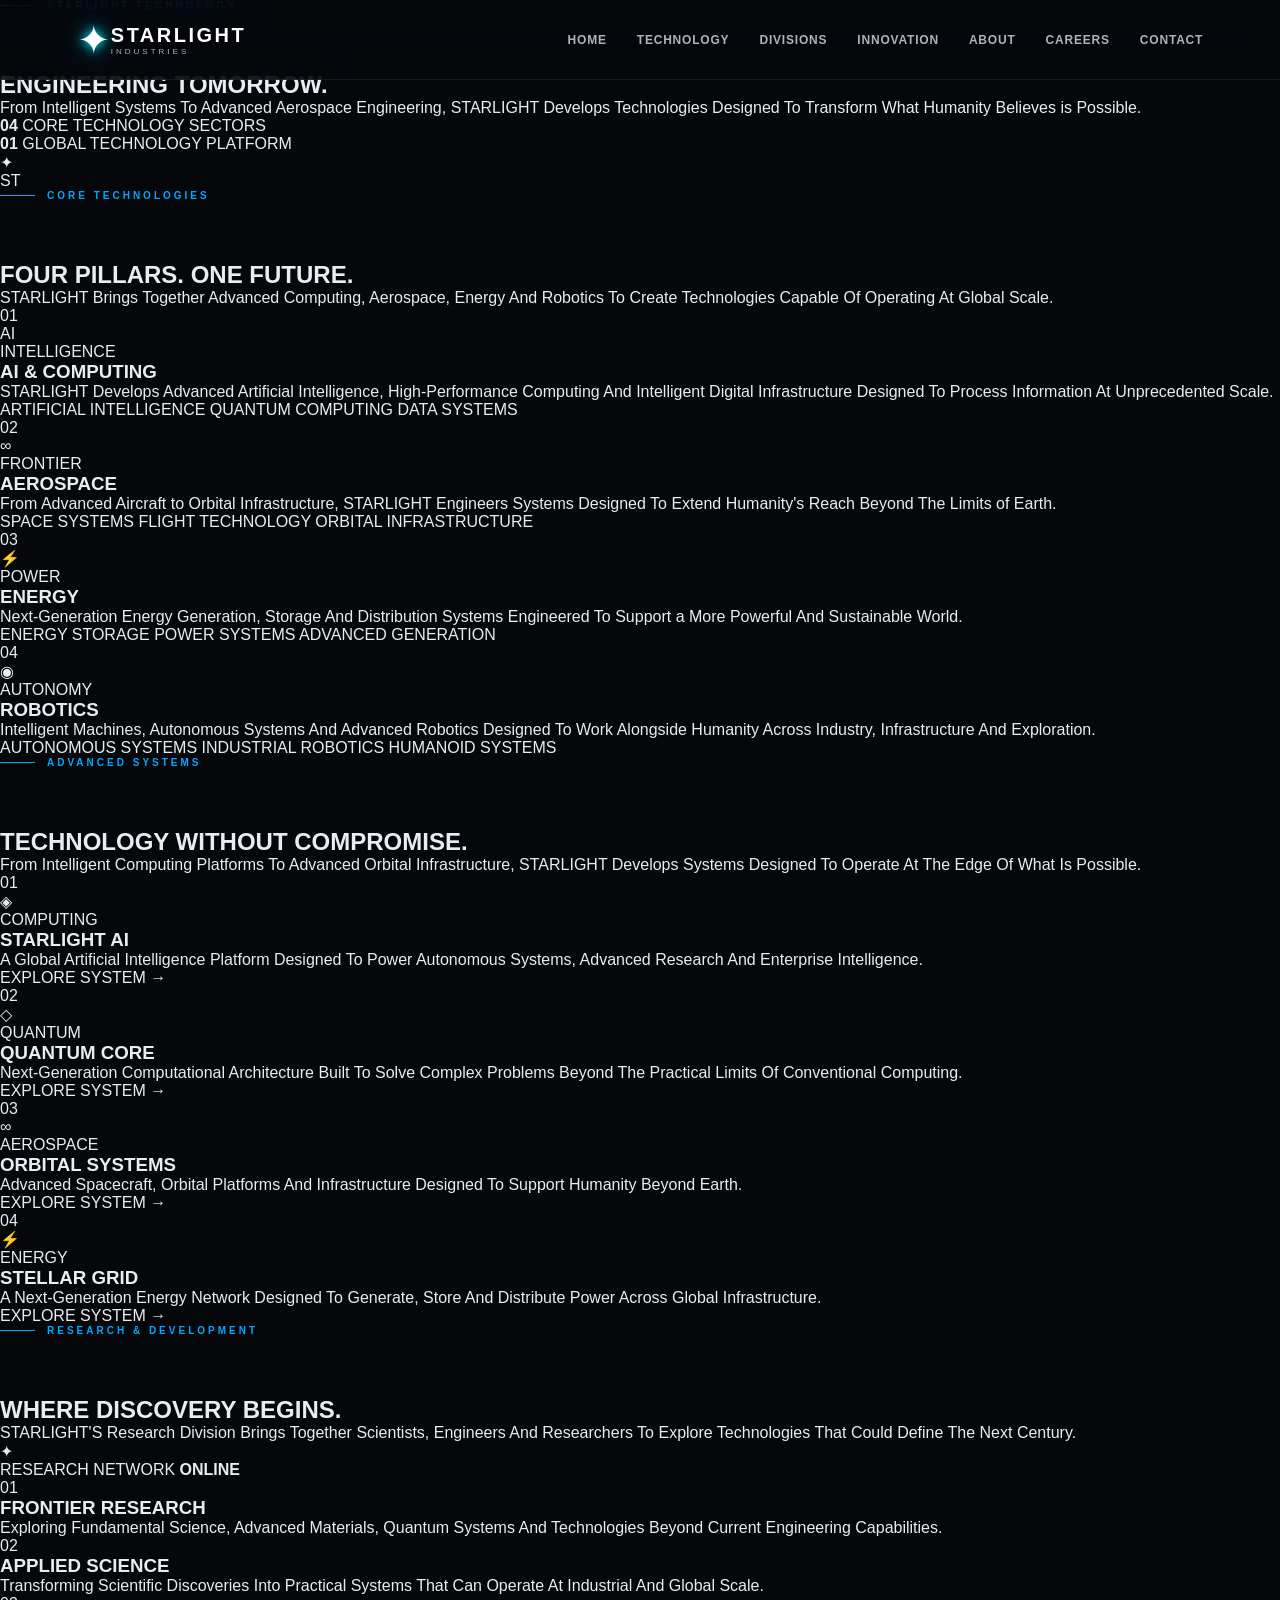
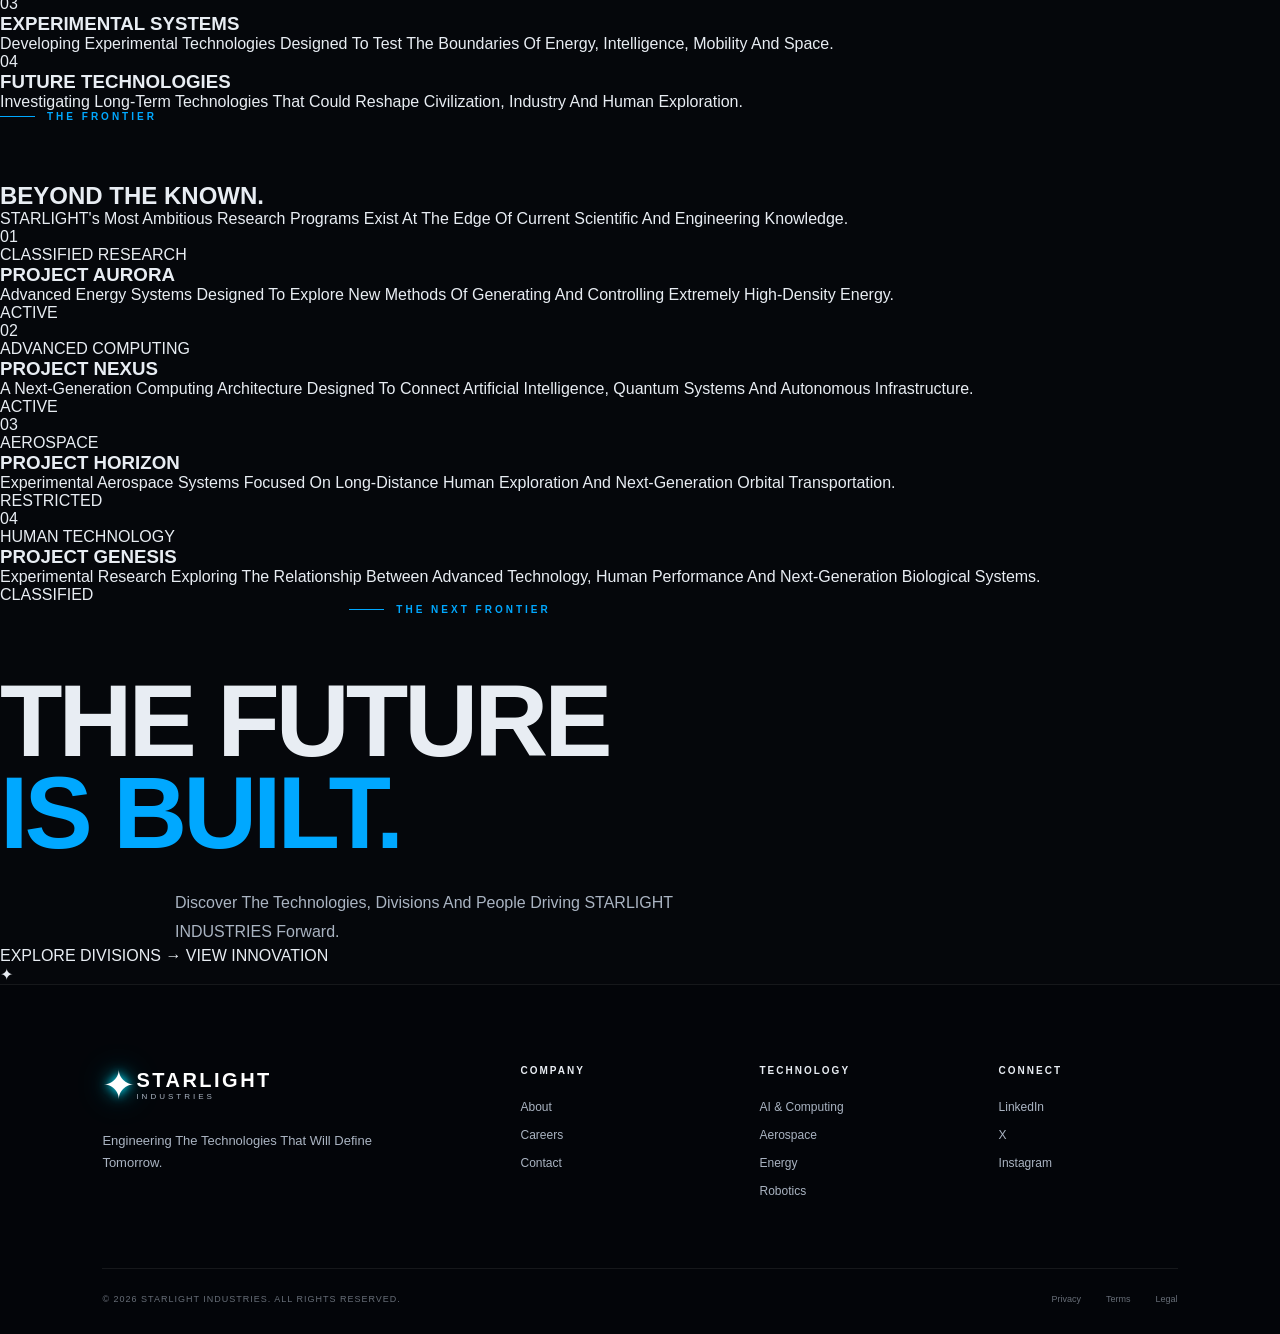
==== technology.html @ 90bed639 "Add files via upload Tech Conglomorate" ====
<!DOCTYPE html>
<html lang="en">

<head>

    <meta charset="UTF-8">

    <meta
        name="viewport"
        content="width=device-width, initial-scale=1.0"
    >

    <title>Technology | STARLIGHT INDUSTRIES</title>

    <link
        rel="stylesheet"
        href="CSS/Style.css"
    >

    <link
        rel="stylesheet"
        href="CSS/Technology.css"
    >

</head>


<body>

    <!-- ============================= -->
    <!-- NAVIGATION -->
    <!-- ============================= -->

    <header class="navbar">

        <a href="index.html" class="logo">

            <span>✦</span>

            <div>

                <strong>STARLIGHT</strong>

                <small>INDUSTRIES</small>

            </div>

        </a>


        <nav>

            <a href="index.html">HOME</a>

            <a href="technology.html" class="active">
                TECHNOLOGY
            </a>

            <a href="divisions.html">
                DIVISIONS
            </a>

            <a href="innovation.html">
                INNOVATION
            </a>

            <a href="about.html">
                ABOUT
            </a>

            <a href="careers.html">
                CAREERS
            </a>

            <a href="contact.html">
                CONTACT
            </a>

        </nav>

    </header>


    <!-- ============================= -->
    <!-- TECHNOLOGY HERO -->
    <!-- ============================= -->

    <main>

        <section class="technology-hero">

            <div class="technology-hero-grid"></div>

            <div class="technology-hero-glow"></div>


            <div class="technology-hero-content">

                <div class="overview-label">

                    <span></span>

                    STARLIGHT TECHNOLOGY

                </div>


                <h1>

                    ENGINEERING

                    <span>TOMORROW.</span>

                </h1>


                <p>

                    From Intelligent Systems To Advanced
                    Aerospace Engineering, STARLIGHT Develops
                    Technologies Designed To Transform What
                    Humanity Believes is Possible.

                </p>


                <div class="technology-hero-meta">

                    <div>

                        <strong>04</strong>

                        <span>
                            CORE TECHNOLOGY SECTORS
                        </span>

                    </div>


                    <div>

                        <strong>01</strong>

                        <span>
                            GLOBAL TECHNOLOGY PLATFORM
                        </span>

                    </div>

                </div>

            </div>


            <div class="technology-hero-mark">

                <span>✦</span>

                <p>ST</p>

            </div>

        </section>


        <!-- ============================= -->
<!-- FOUR TECHNOLOGY PILLARS -->
<!-- ============================= -->

<section class="technology-pillars">

    <div class="pillars-header">

        <div class="overview-label">
            <span></span>
            CORE TECHNOLOGIES
        </div>

        <h2>
            FOUR PILLARS.
            <span>ONE FUTURE.</span>
        </h2>

        <p>
            STARLIGHT Brings Together Advanced Computing,
            Aerospace, Energy And Robotics To Create
            Technologies Capable Of Operating At Global Scale.
        </p>

    </div>


    <div class="pillar-list">

        <!-- AI & COMPUTING -->

        <article class="pillar">
            <div class="pillar-number">
                01
            </div>

            <div class="pillar-visual">

                <div class="pillar-core">
                    AI
                </div>

            </div>

            <div class="pillar-content">

                <div class="pillar-label">
                    INTELLIGENCE
                </div>

                <h3>
                    AI & COMPUTING
                </h3>

                <p>
                    STARLIGHT Develops Advanced Artificial
                    Intelligence, High-Performance Computing
                    And Intelligent Digital Infrastructure
                    Designed To Process Information At
                    Unprecedented Scale.
                </p>

                <div class="pillar-tags">

                    <span>ARTIFICIAL INTELLIGENCE</span>
                    <span>QUANTUM COMPUTING</span>
                    <span>DATA SYSTEMS</span>

                </div>

            </div>

        </article>


        <!-- AEROSPACE -->

        <article class="pillar">
            <div class="pillar-number">
                02
            </div>

            <div class="pillar-visual">

                <div class="pillar-core">
                    ∞
                </div>

            </div>

            <div class="pillar-content">

                <div class="pillar-label">
                    FRONTIER
                </div>

                <h3>
                    AEROSPACE
                </h3>

                <p>
                    From Advanced Aircraft to Orbital
                    Infrastructure, STARLIGHT Engineers
                    Systems Designed To Extend Humanity's
                    Reach Beyond The Limits of Earth.
                </p>

                <div class="pillar-tags">

                    <span>SPACE SYSTEMS</span>
                    <span>FLIGHT TECHNOLOGY</span>
                    <span>ORBITAL INFRASTRUCTURE</span>

                </div>

            </div>

        </article>


        <!-- ENERGY -->

        <article class="pillar">
            <div class="pillar-number">
                03
            </div>

            <div class="pillar-visual">

                <div class="pillar-core">
                    ⚡
                </div>

            </div>

            <div class="pillar-content">

                <div class="pillar-label">
                    POWER
                </div>

                <h3>
                    ENERGY
                </h3>

                <p>
                    Next-Generation Energy Generation,
                    Storage And Distribution Systems
                    Engineered To Support a More Powerful
                    And Sustainable World.
                </p>

                <div class="pillar-tags">

                    <span>ENERGY STORAGE</span>
                    <span>POWER SYSTEMS</span>
                    <span>ADVANCED GENERATION</span>

                </div>

            </div>

        </article>


        <!-- ROBOTICS -->

        <article class="pillar">

            <div class="pillar-number">
                04
            </div>

            <div class="pillar-visual">
                <div class="pillar-core">
                    ◉
                </div>

            </div>

            <div class="pillar-content">

                <div class="pillar-label">
                    AUTONOMY
                </div>

                <h3>
                    ROBOTICS
                </h3>

                <p>
                    Intelligent Machines, Autonomous Systems
                    And Advanced Robotics Designed To Work
                    Alongside Humanity Across Industry,
                    Infrastructure And Exploration.
                </p>

                <div class="pillar-tags">

                    <span>AUTONOMOUS SYSTEMS</span>
                    <span>INDUSTRIAL ROBOTICS</span>
                    <span>HUMANOID SYSTEMS</span>

                </div>

            </div>

        </article>

    </div>

</section>

            <!-- ============================= -->
<!-- ADVANCED SYSTEMS -->
<!-- ============================= -->

<section class="advanced-systems">

    <div class="systems-header">

        <div class="overview-label">
            <span></span>
            ADVANCED SYSTEMS
        </div>

        <h2>
            TECHNOLOGY
            <span>WITHOUT COMPROMISE.</span>
        </h2>

        <p>
            From Intelligent Computing Platforms To Advanced
            Orbital Infrastructure, STARLIGHT Develops Systems
            Designed To Operate At The Edge Of What Is Possible.
        </p>

    </div>


    <div class="systems-grid">

        <!-- SYSTEM 01 -->

        <article class="system-card">

            <span class="system-number">
                01
            </span>

            <div class="system-symbol">
                ◈
            </div>

            <div class="system-content">

                <span class="system-category">
                    COMPUTING
                </span>

                <h3>
                    STARLIGHT AI
                </h3>

                <p>
                    A Global Artificial Intelligence Platform
                    Designed To Power Autonomous Systems,
                    Advanced Research And Enterprise Intelligence.
                </p>

                <a href="#">
                    EXPLORE SYSTEM
                    <span>→</span>
                </a>

            </div>

        </article>


        <!-- SYSTEM 02 -->

        <article class="system-card">

            <span class="system-number">
                02
            </span>

            <div class="system-symbol">
                ◇
            </div>

            <div class="system-content">

                <span class="system-category">
                    QUANTUM
                </span>

                <h3>
                    QUANTUM CORE
                </h3>

                <p>
                    Next-Generation Computational Architecture
                    Built To Solve Complex Problems Beyond The
                    Practical Limits Of Conventional Computing.
                </p>

                <a href="#">
                    EXPLORE SYSTEM
                    <span>→</span>
                </a>

            </div>

        </article>


        <!-- SYSTEM 03 -->

        <article class="system-card">

            <span class="system-number">
                03
            </span>

            <div class="system-symbol">
                ∞
            </div>

            <div class="system-content">

                <span class="system-category">
                    AEROSPACE
                </span>

                <h3>
                    ORBITAL SYSTEMS
                </h3>

                <p>
                    Advanced Spacecraft, Orbital Platforms And
                    Infrastructure Designed To Support Humanity
                    Beyond Earth.
                </p>

                <a href="#">
                    EXPLORE SYSTEM
                    <span>→</span>
                </a>

            </div>

        </article>


        <!-- SYSTEM 04 -->

        <article class="system-card">

            <span class="system-number">
                04
            </span>

            <div class="system-symbol">
                ⚡
            </div>

            <div class="system-content">

                <span class="system-category">
                    ENERGY
                </span>

                <h3>
                    STELLAR GRID
                </h3>

                <p>
                    A Next-Generation Energy Network Designed
                    To Generate, Store And Distribute Power
                    Across Global Infrastructure.
                </p>

                <a href="#">
                    EXPLORE SYSTEM
                    <span>→</span>
                </a>

            </div>

        </article>

    </div>

</section>

           <!-- ============================= -->
<!-- RESEARCH & DEVELOPMENT -->
<!-- ============================= -->

<section class="research">

    <div class="research-header">

        <div class="overview-label">
            <span></span>
            RESEARCH & DEVELOPMENT
        </div>

        <h2>
            WHERE
            <span>DISCOVERY BEGINS.</span>
        </h2>

        <p>
            STARLIGHT'S Research Division Brings Together
            Scientists, Engineers And Researchers To Explore
            Technologies That Could Define The Next Century.
        </p>

    </div>


    <div class="research-layout">

        <div class="research-main">

            <div class="research-orbit">

                <div class="research-ring ring-one"></div>

                <div class="research-ring ring-two"></div>

                <div class="research-ring ring-three"></div>

                <div class="research-core">
                    ✦
                </div>

            </div>


            <div class="research-status">

                <span class="status-dot"></span>

                RESEARCH NETWORK
                <strong>ONLINE</strong>

            </div>

        </div>


        <div class="research-information">

            <div class="research-item">

                <span>01</span>

                <div>

                    <h3>
                        FRONTIER RESEARCH
                    </h3>

                    <p>
                        Exploring Fundamental Science, Advanced
                        Materials, Quantum Systems And Technologies
                        Beyond Current Engineering Capabilities.
                    </p>

                </div>

            </div>


            <div class="research-item">

                <span>02</span>

                <div>

                    <h3>
                        APPLIED SCIENCE
                    </h3>

                    <p>
                        Transforming Scientific Discoveries Into
                        Practical Systems That Can Operate At
                        Industrial And Global Scale.
                    </p>

                </div>

            </div>


            <div class="research-item">

                <span>03</span>

                <div>

                    <h3>
                        EXPERIMENTAL SYSTEMS
                    </h3>

                    <p>
                        Developing Experimental Technologies
                        Designed To Test The Boundaries Of Energy,
                        Intelligence, Mobility And Space.
                    </p>

                </div>

            </div>


            <div class="research-item">

                <span>04</span>

                <div>

                    <h3>
                        FUTURE TECHNOLOGIES
                    </h3>

                    <p>
                        Investigating Long-Term Technologies
                        That Could Reshape Civilization, Industry
                        And Human Exploration.
                    </p>

                </div>

            </div>

        </div>

    </div>

</section>


          <!-- ============================= -->
<!-- THE FRONTIER -->
<!-- ============================= -->

<section class="frontier">

    <div class="frontier-header">

        <div class="overview-label">
            <span></span>
            THE FRONTIER
        </div>

        <h2>
            BEYOND
            <span>THE KNOWN.</span>
        </h2>

        <p>
            STARLIGHT's Most Ambitious Research Programs
            Exist At The Edge Of Current Scientific And
            Engineering Knowledge.
        </p>

    </div>


    <div class="frontier-projects">

        <article class="frontier-project">

            <div class="frontier-project-number">
                01
            </div>

            <div class="frontier-project-info">

                <span>
                    CLASSIFIED RESEARCH
                </span>

                <h3>
                    PROJECT AURORA
                </h3>

                <p>
                    Advanced Energy Systems Designed To Explore
                    New Methods Of Generating And Controlling
                    Extremely High-Density Energy.
                </p>

            </div>

            <div class="frontier-project-status">
                <span></span>
                ACTIVE
            </div>

        </article>


        <article class="frontier-project">

            <div class="frontier-project-number">
                02
            </div>

            <div class="frontier-project-info">

                <span>
                    ADVANCED COMPUTING
                </span>

                <h3>
                    PROJECT NEXUS
                </h3>

                <p>
                    A Next-Generation Computing Architecture
                    Designed To Connect Artificial Intelligence,
                    Quantum Systems And Autonomous Infrastructure.
                </p>

            </div>

            <div class="frontier-project-status">
                <span></span>
                ACTIVE
            </div>

        </article>


        <article class="frontier-project">

            <div class="frontier-project-number">
                03
            </div>

            <div class="frontier-project-info">

                <span>
                    AEROSPACE
                </span>

                <h3>
                    PROJECT HORIZON
                </h3>

                <p>
                    Experimental Aerospace Systems Focused On
                    Long-Distance Human Exploration And
                    Next-Generation Orbital Transportation.
                </p>

            </div>

            <div class="frontier-project-status">
                <span></span>
                RESTRICTED
            </div>

        </article>


        <article class="frontier-project">

            <div class="frontier-project-number">
                04
            </div>

            <div class="frontier-project-info">

                <span>
                    HUMAN TECHNOLOGY
                </span>

                <h3>
                    PROJECT GENESIS
                </h3>

                <p>
                    Experimental Research Exploring The Relationship
                    Between Advanced Technology, Human Performance
                    And Next-Generation Biological Systems.
                </p>

            </div>

            <div class="frontier-project-status">
                <span></span>
                CLASSIFIED
            </div>

        </article>

    </div>

</section>


        <!-- ============================= -->
<!-- TECHNOLOGY CTA -->
<!-- ============================= -->

<section class="technology-cta">

    <div class="cta-line"></div>

    <div class="cta-content">

        <div class="overview-label">
            <span></span>
            THE NEXT FRONTIER
        </div>

        <h2>
            THE FUTURE
            <span>IS BUILT.</span>
        </h2>

        <p>
            Discover The Technologies, Divisions And People
            Driving STARLIGHT INDUSTRIES Forward.
        </p>

        <div class="cta-actions">

            <a href="divisions.html" class="primary-btn">
                EXPLORE DIVISIONS
                <span>→</span>
            </a>

            <a href="innovation.html" class="secondary-btn">
                VIEW INNOVATION
            </a>

        </div>

    </div>

    <div class="cta-mark">
        ✦
    </div>

</section>


        <!-- More sections will be added here -->

    </main>


    <!-- ============================= -->
    <!-- FOOTER -->
    <!-- ============================= -->

    <footer class="footer">

        <div class="footer-main">

            <div class="footer-brand">

                <a href="index.html" class="logo">

                    <span>✦</span>

                    <div>

                        <strong>STARLIGHT</strong>

                        <small>INDUSTRIES</small>

                    </div>

                </a>


                <p>
                    Engineering The Technologies That Will
                    Define Tomorrow.
                </p>

            </div>


            <div class="footer-column">

                <h4>COMPANY</h4>

                <a href="about.html">About</a>

                <a href="careers.html">Careers</a>

                <a href="contact.html">Contact</a>

            </div>


            <div class="footer-column">

                <h4>TECHNOLOGY</h4>

                <a href="technology.html">
                    AI & Computing
                </a>

                <a href="technology.html">
                    Aerospace
                </a>

                <a href="technology.html">
                    Energy
                </a>

                <a href="technology.html">
                    Robotics
                </a>

            </div>


            <div class="footer-column">

                <h4>CONNECT</h4>

                <a href="#">LinkedIn</a>

                <a href="#">X</a>

                <a href="#">Instagram</a>

            </div>

        </div>


        <div class="footer-bottom">

            <p>
                © 2026 STARLIGHT INDUSTRIES.
                ALL RIGHTS RESERVED.
            </p>

            <div>

                <a href="#">Privacy</a>

                <a href="#">Terms</a>

                <a href="#">Legal</a>

            </div>

        </div>

    </footer>


    <script src="JS/script.js"></script>

</body>

</html>
---- CSS/Style.css ----
/* ============================= */
/* STARLIGHT INDUSTRIES */
/* GLOBAL STYLES */
/* ============================= */

:root {

    --void-black: #05070B;

    --midnight-navy: #0A1220;

    --deep-space: #101C32;

    --electric-blue: #00A8FF;

    --starlight-cyan: #00E5FF;

    --silver-white: #E8EDF3;

    --soft-silver: #AAB4C2;

    --violet: #7C5CFF;

}


* {
    margin: 0;
    padding: 0;
    box-sizing: border-box;
}


html {
    scroll-behavior: smooth;
}


body {

    font-family: 'Inter', sans-serif;

    background: var(--void-black);

    color: var(--silver-white);

    min-height: 100vh;

}


a {
    text-decoration: none;

    color: inherit;
}


/* ============================= */
/* NAVBAR */
/* ============================= */

.navbar {

    width: 100%;

    height: 80px;

    padding: 0 6%;

    display: flex;

    align-items: center;

    justify-content: space-between;

    position: fixed;

    top: 0;

    left: 0;

    z-index: 1000;

    background: rgba(5, 7, 11, 0.82);

    backdrop-filter: blur(18px);

    border-bottom: 1px solid rgba(232, 237, 243, 0.08);

}


/* LOGO */

.logo {
    transition: 0.3s ease;
    display: flex;
    align-items: center;
    gap: ;
}

.logo:hover > span {
    text-shadow:
         0 0 10px rgba(255, 255, 255, 1),
         0 0 25px rgba(255, 255, 255, 0.85),
         0 0 50px rgba(232, 237, 243, 0.6);

}

.logo:hover {
    transform: translateY(-1px);
}

.logo > span {

    flex-shrink: 0;

    color: #FFFFFF;

    font-size: 40px;

    line-height: 1;

    text-shadow:
        0 0 8px rgba(0, 229, 255, 0.95),
        0 0 18px rgba(0, 229, 255, 0.7),
        0 0 35px rgba(0, 229, 255, 0.45);

}


.logo strong {

    display: block;

    font-family: 'Space Grotesk', sans-serif;

    font-size: 20px;

    letter-spacing: 2.5px;

    color: #FFFFFF;

}

.logo > div {

    display: flex;

    flex-direction: column;

}


.logo small {

    color: var(--soft-silver);

    font-size: 8px;

    letter-spacing: 3px;

}


/* NAVIGATION */

.navbar nav {

    display: flex;

    gap: 30px;

}


.navbar nav a {

    color: var(--soft-silver);

    font-size: 12px;

    font-weight: 600;

    letter-spacing: 0.8px;

    text-transform: uppercase;

    transition: 0.3s ease;

}


.navbar nav a:hover {

    color: var(--silver-white);

}


/* NAV BUTTON */

.nav-button {

    padding: 11px 22px;

    border: 1px solid var(--electric-blue);

    color: var(--silver-white);

    font-size: 11px;

    font-weight: 700;

    letter-spacing: 1px;

    text-transform: uppercase;

    transition: 0.3s ease;

}


.nav-button:hover {

    background: var(--electric-blue);

    color: var(--void-black);

}


/* ============================= */
/* HERO */
/* ============================= */

.hero {

    min-height: 100vh;

    display: flex;

    align-items: center;

    padding: 120px 8% 80px;

    position: relative;

    overflow: hidden;

    background:

    linear-gradient(
        rgba(5, 7, 11, 0.48),
        rgba(5, 7, 11, 0.48)
    ),

    url("../STAR_IMG/STARLIGHT.png");

background-size: cover;

background-position: center;

background-repeat: no-repeat;

}


.hero::before {

    content: "";

    position: absolute;

    width: 600px;

    height: 600px;

    border-radius: 50%;

    background: rgba(0, 229, 255, 0.04);

    filter: blur(80px);

    right: -200px;

    top: 20%;

}


.hero-content {

    max-width: 850px;

    position: relative;

    z-index: 2;

}


.eyebrow {

    color: var(--electric-blue);

    font-size: 11px;

    font-weight: 700;

    letter-spacing: 3px;

    margin-bottom: 25px;

}


.hero h1 {

    font-family: 'Space Grotesk', sans-serif;

    font-size: clamp(60px, 8vw, 120px);

    line-height: 0.9;

    letter-spacing: -4px;

    font-weight: 700;

}


.hero h1 span {

    color: var(--silver-white);

}


.hero-description {

    max-width: 550px;

    margin-top: 35px;

    color: var(--soft-silver);

    font-size: 17px;

    line-height: 1.7;

}


/* ============================= */
/* BUTTONS */
/* ============================= */

.hero-buttons {

    display: flex;

    gap: 15px;

    margin-top: 40px;

}


.btn-primary,
.btn-secondary {

    padding: 15px 28px;

    font-size: 11px;

    font-weight: 700;

    letter-spacing: 1px;

    text-transform: uppercase;

    transition: 0.3s ease;

}


.btn-primary {

    background: var(--electric-blue);

    color: var(--void-black);

}


.btn-primary:hover {

    background: var(--starlight-cyan);

    transform: translateY(-3px);

}


.btn-secondary {

    border: 1px solid rgba(232, 237, 243, 0.4);

    color: var(--silver-white);

}


.btn-secondary:hover {

    border-color: var(--electric-blue);

    color: var(--electric-blue);

    transform: translateY(-3px);

}

/* ============================= */
/* STARLIGHT OVERVIEW */
/* ============================= */

.overview {

    padding: 150px 8%;

    background: var(--midnight-navy);

    border-top: 1px solid rgba(232, 237, 243, 0.06);

}


.overview-label {

    display: flex;

    align-items: center;

    gap: 12px;

    color: var(--electric-blue);

    font-size: 10px;

    font-weight: 700;

    letter-spacing: 3px;

    margin-bottom: 60px;

}


.overview-label span {

    width: 35px;

    height: 1px;

    background: var(--electric-blue);

}


.overview-content {

    display: grid;

    grid-template-columns: 1.1fr 0.9fr;

    gap: 100px;

    align-items: start;

}


.overview h2 {

    font-family: 'Space Grotesk', sans-serif;

    font-size: clamp(45px, 6vw, 85px);

    line-height: 0.95;

    letter-spacing: -3px;

}


.overview h2 span {

    display: block;

    color: var(--electric-blue);

}


.overview-text {

    padding-top: 10px;

}


.overview-text p {

    color: var(--soft-silver);

    font-size: 16px;

    line-height: 1.8;

    margin-bottom: 25px;

}


.text-link {

    display: inline-flex;

    align-items: center;

    gap: 15px;

    margin-top: 15px;

    color: var(--silver-white);

    font-size: 11px;

    font-weight: 700;

    letter-spacing: 1.5px;

    transition: 0.3s ease;

}


.text-link span {

    color: var(--electric-blue);

    font-size: 18px;

    transition: 0.3s ease;

}


.text-link:hover {

    color: var(--electric-blue);

}


.text-link:hover span {

    transform: translateX(6px);

}

/* ============================= */
/* TECHNOLOGY SECTORS */
/* ============================= */

.technology-sectors {

    padding: 160px 8%;

    background: var(--void-black);

}


.sectors-header {

    max-width: 850px;

    margin-bottom: 80px;

}


.sectors-header h2 {

    font-family: 'Space Grotesk', sans-serif;

    font-size: clamp(45px, 6vw, 85px);

    line-height: 0.95;

    letter-spacing: -3px;

    margin-bottom: 30px;

}


.sectors-header h2 span {

    color: var(--electric-blue);

}


.sectors-header > p {

    max-width: 600px;

    color: var(--soft-silver);

    font-size: 16px;

    line-height: 1.8;

}


/* ============================= */
/* SECTOR GRID */
/* ============================= */

.sector-grid {

    display: grid;

    grid-template-columns: repeat(2, 1fr);

    gap: 20px;

}


.sector-card {

    min-height: 360px;

    padding: 40px;

    position: relative;

    overflow: hidden;

    background: linear-gradient(
        145deg,
        rgba(16, 28, 50, 0.8),
        rgba(10, 18, 32, 0.6)
    );

    border: 1px solid rgba(232, 237, 243, 0.08);

    transition: 0.4s ease;

}


.sector-card::before {

    content: "";

    position: absolute;

    width: 250px;

    height: 250px;

    border-radius: 50%;

    background: rgba(0, 168, 255, 0.08);

    filter: blur(70px);

    right: -100px;

    bottom: -100px;

    transition: 0.4s ease;

}


.sector-card:hover {

    transform: translateY(-8px);

    border-color: rgba(0, 168, 255, 0.45);

}


.sector-card:hover::before {

    background: rgba(0, 229, 255, 0.14);

}


.sector-number {

    position: absolute;

    top: 30px;

    right: 35px;

    color: rgba(232, 237, 243, 0.25);

    font-family: 'Space Grotesk', sans-serif;

    font-size: 13px;

    letter-spacing: 2px;

}


.sector-icon {

    color: var(--electric-blue);

    font-size: 42px;

    margin-bottom: 70px;

}


.sector-card h3 {

    font-family: 'Space Grotesk', sans-serif;

    font-size: 25px;

    letter-spacing: 1px;

    margin-bottom: 15px;

}


.sector-card p {

    max-width: 430px;

    color: var(--soft-silver);

    font-size: 14px;

    line-height: 1.7;

}


.sector-card a {

    display: inline-flex;

    align-items: center;

    gap: 12px;

    margin-top: 30px;

    color: var(--silver-white);

    font-size: 10px;

    font-weight: 700;

    letter-spacing: 1.5px;

    transition: 0.3s ease;

}


.sector-card a span {

    color: var(--electric-blue);

    font-size: 18px;

    transition: 0.3s ease;

}


.sector-card a:hover {

    color: var(--electric-blue);

}


.sector-card a:hover span {

    transform: translateX(6px);

}

/* ============================= */
/* STARLIGHT SCALE */
/* ============================= */

.starlight-scale {

    padding: 160px 8%;

    background: var(--midnight-navy);

    border-top: 1px solid rgba(232, 237, 243, 0.06);

    border-bottom: 1px solid rgba(232, 237, 243, 0.06);

}


.scale-header {

    max-width: 800px;

    margin-bottom: 100px;

}


.scale-header h2 {

    font-family: 'Space Grotesk', sans-serif;

    font-size: clamp(45px, 6vw, 85px);

    line-height: 0.95;

    letter-spacing: -3px;

    margin-bottom: 30px;

}


.scale-header h2 span {

    color: var(--electric-blue);

}


.scale-header > p {

    max-width: 600px;

    color: var(--soft-silver);

    font-size: 16px;

    line-height: 1.8;

}


/* ============================= */
/* STATISTICS */
/* ============================= */

.scale-grid {

    display: grid;

    grid-template-columns: repeat(4, 1fr);

    border-top: 1px solid rgba(232, 237, 243, 0.1);

    border-bottom: 1px solid rgba(232, 237, 243, 0.1);

}


.scale-stat {

    min-height: 230px;

    padding: 45px 35px;

    border-right: 1px solid rgba(232, 237, 243, 0.1);

}


.scale-stat:last-child {

    border-right: none;

}


.scale-stat strong {

    font-family: 'Space Grotesk', sans-serif;

    font-size: clamp(45px, 5vw, 72px);

    line-height: 1;

    color: var(--silver-white);

}


.stat-suffix {

    color: var(--electric-blue);

    font-family: 'Space Grotesk', sans-serif;

    font-size: 35px;

    font-weight: 600;

}


.scale-stat p {

    margin-top: 25px;

    color: var(--soft-silver);

    font-size: 9px;

    font-weight: 700;

    letter-spacing: 2px;

}

/* ============================= */
/* GLOBAL PRESENCE */
/* ============================= */

.global-presence {

    padding: 160px 8%;

    background: var(--void-black);

}


.global-header {

    max-width: 800px;

    margin-bottom: 90px;

}


.global-header h2 {

    font-family: 'Space Grotesk', sans-serif;

    font-size: clamp(45px, 6vw, 85px);

    line-height: 0.95;

    letter-spacing: -3px;

    margin-bottom: 30px;

}


.global-header h2 span {

    color: var(--electric-blue);

}


.global-header > p {

    max-width: 600px;

    color: var(--soft-silver);

    font-size: 16px;

    line-height: 1.8;

}


/* ============================= */
/* GLOBAL INTERFACE */
/* ============================= */

.global-interface {

    display: grid;

    grid-template-columns: 1.4fr 0.8fr;

    gap: 50px;

    align-items: stretch;

}


/* ============================= */
/* WORLD VISUAL */
/* ============================= */

.world-visual {

    min-height: 560px;

    position: relative;

    overflow: hidden;

    background:

        radial-gradient(
            circle at center,
            rgba(0, 168, 255, 0.08),
            transparent 45%
        ),

        var(--midnight-navy);

    border: 1px solid rgba(232, 237, 243, 0.08);

}


.world-grid {

    position: absolute;

    inset: 0;

    opacity: 0.18;

    background-image:

        linear-gradient(
            rgba(0, 168, 255, 0.2) 1px,
            transparent 1px
        ),

        linear-gradient(
            90deg,
            rgba(0, 168, 255, 0.2) 1px,
            transparent 1px
        );

    background-size: 45px 45px;

    transform: perspective(500px) rotateX(35deg) scale(1.3);

}


.world-glow {

    position: absolute;

    width: 300px;

    height: 300px;

    border-radius: 50%;

    background: rgba(0, 168, 255, 0.12);

    filter: blur(80px);

    top: 35%;

    left: 40%;

}


.world-center {

    position: absolute;

    top: 50%;

    left: 50%;

    transform: translate(-50%, -50%);

    text-align: center;

}


.world-center > span {

    display: block;

    color: #FFFFFF;

    font-size: 45px;

    text-shadow:

        0 0 10px rgba(255,255,255,0.9),

        0 0 30px rgba(232,237,243,0.6);

}


.world-center p {

    margin-top: 12px;

    font-family: 'Space Grotesk', sans-serif;

    font-size: 13px;

    font-weight: 700;

    letter-spacing: 3px;

}


.world-center small {

    display: block;

    margin-top: 5px;

    color: var(--soft-silver);

    font-size: 8px;

    letter-spacing: 2px;

}


/* ============================= */
/* LOCATION DOTS */
/* ============================= */

.location-dot {

    position: absolute;

    width: 9px;

    height: 9px;

    border-radius: 50%;

    background: var(--electric-blue);

    box-shadow:

        0 0 8px var(--electric-blue),

        0 0 20px rgba(0,168,255,0.6);

    animation: locationPulse 2.5s infinite;

}


.dot-north-america {

    top: 32%;

    left: 27%;

}


.dot-south-america {

    top: 62%;

    left: 37%;

}


.dot-europe {

    top: 30%;

    left: 53%;

}


.dot-africa {

    top: 55%;

    left: 52%;

}


.dot-asia {

    top: 36%;

    left: 70%;

}


.dot-australia {

    top: 68%;

    left: 77%;

}


@keyframes locationPulse {

    0% {

        transform: scale(1);

        box-shadow:

            0 0 8px var(--electric-blue),

            0 0 20px rgba(0,168,255,0.6);

    }

    50% {

        transform: scale(1.5);

        box-shadow:

            0 0 12px var(--starlight-cyan),

            0 0 30px rgba(0,229,255,0.7);

    }

    100% {

        transform: scale(1);

        box-shadow:

            0 0 8px var(--electric-blue),

            0 0 20px rgba(0,168,255,0.6);

    }

}


/* ============================= */
/* REGIONS */
/* ============================= */

.global-regions {

    display: flex;

    flex-direction: column;

}


.region {

    flex: 1;

    display: grid;

    grid-template-columns: 35px 1fr 25px;

    gap: 15px;

    align-items: center;

    padding: 25px;

    border-top: 1px solid rgba(232,237,243,0.1);

    cursor: pointer;

    transition: 0.3s ease;

}


.region:last-child {

    border-bottom: 1px solid rgba(232,237,243,0.1);

}


.region:hover,
.region.active {

    background: var(--midnight-navy);

}


.region-number {

    color: var(--electric-blue);

    font-size: 10px;

    font-weight: 700;

}


.region h3 {

    font-family: 'Space Grotesk', sans-serif;

    font-size: 14px;

    letter-spacing: 1px;

}


.region p {

    margin-top: 8px;

    color: var(--soft-silver);

    font-size: 11px;

    line-height: 1.6;

}


.region-arrow {

    color: var(--electric-blue);

    font-size: 20px;

    transition: 0.3s ease;

}


.region:hover .region-arrow {

    transform: translateX(5px);

}

/* ================================= */
/* FOUNDERS */
/* ================================= */

.founders-section {

    position: relative;

    padding: 160px 8%;

    background: var(--midnight-navy);

    border-top:
        1px solid
        rgba(
            232,
            237,
            243,
            0.06
        );

}


/* ================================= */
/* HEADER */
/* ================================= */

.founders-header {

    max-width: 850px;

    margin-bottom: 90px;

}


.founders-header h2 {

    margin-top: 25px;

    font-family:
        'Space Grotesk',
        sans-serif;

    font-size:
        clamp(
            50px,
            7vw,
            100px
        );

    line-height: 0.88;

    letter-spacing: -5px;

}


.founders-header h2 span {

    display: block;

    color:
        var(--electric-blue);

}


.founders-header p {

    max-width: 650px;

    margin-top: 35px;

    color:
        var(--soft-silver);

    font-size: 15px;

    line-height: 1.9;

}


/* ================================= */
/* FOUNDERS GRID */
/* ================================= */

.founders-grid {

    display: grid;

    grid-template-columns:
        repeat(
            2,
            1fr
        );

    gap: 25px;

}


/* ================================= */
/* FOUNDER CARD */
/* ================================= */

.founder-card {

    position: relative;

    min-height: 560px;

    padding: 45px;

    overflow: hidden;

    background:
        rgba(
            5,
            7,
            11,
            0.65
        );

    border:
        1px solid
        rgba(
            232,
            237,
            243,
            0.09
        );

    transition:
        border-color 0.3s ease,
        transform 0.3s ease;

}


.founder-card:hover {

    transform:
        translateY(-6px);

    border-color:
        rgba(
            0,
            229,
            255,
            0.35
        );

}


/* ================================= */
/* NUMBER */
/* ================================= */

.founder-number {

    color:
        var(--electric-blue);

    font-size: 9px;

    font-weight: 700;

    letter-spacing: 3px;

    margin-bottom: 80px;

}


/* ================================= */
/* LABEL */
/* ================================= */

.founder-label {

    color:
        rgba(
            232,
            237,
            243,
            0.45
        );

    font-size: 8px;

    font-weight: 700;

    letter-spacing: 2px;

    margin-bottom: 18px;

}


/* ================================= */
/* NAME */
/* ================================= */

.founder-info h3 {

    margin: 0;

    font-family:
        'Space Grotesk',
        sans-serif;

    font-size:
        clamp(
            42px,
            5vw,
            70px
        );

    line-height: 0.9;

    letter-spacing: -3px;

}


.founder-info h3 span {

    display: block;

    color:
        var(--electric-blue);

}


/* ================================= */
/* TITLE */
/* ================================= */

.founder-info h4 {

    margin-top: 25px;

    color:
        var(--silver-white);

    font-size: 9px;

    letter-spacing: 1.5px;

}


/* ================================= */
/* DESCRIPTION */
/* ================================= */

.founder-info p {

    max-width: 520px;

    margin-top: 30px;

    color:
        var(--soft-silver);

    font-size: 14px;

    line-height: 1.9;

}


/* ================================= */
/* DOMAINS */
/* ================================= */

.founder-domains {

    display: flex;

    flex-wrap: wrap;

    gap: 8px;

    margin-top: 30px;

}


.founder-domains span {

    padding:
        8px 12px;

    border:
        1px solid
        rgba(
            232,
            237,
            243,
            0.1
        );

    color:
        rgba(
            232,
            237,
            243,
            0.55
        );

    font-size: 7px;

    font-weight: 700;

    letter-spacing: 1px;

}


/* ================================= */
/* SYMBOL */
/* ================================= */

.founder-symbol {

    position: absolute;

    right: 35px;

    bottom: 25px;

    color:
        rgba(
            0,
            229,
            255,
            0.08
        );

    font-size: 110px;

    line-height: 1;

    pointer-events: none;

}


/* ================================= */
/* RESPONSIVE */
/* ================================= */

@media (max-width: 850px) {

    .founders-section {

        padding:
            110px 6%;

    }


    .founders-grid {

        grid-template-columns:
            1fr;

    }


    .founder-card {

        min-height: auto;

        padding: 35px;

    }

}


/* ============================= */
/* FINAL CTA */
/* ============================= */

.final-cta {

    min-height: 650px;

    padding: 140px 8%;

    position: relative;

    overflow: hidden;

    display: flex;

    align-items: center;

    justify-content: center;

    text-align: center;

    background:
        radial-gradient(
            circle at center,
            rgba(0, 168, 255, 0.12),
            transparent 45%
        ),
        var(--void-black);

    border-top: 1px solid rgba(232, 237, 243, 0.06);

}


.cta-glow {

    position: absolute;

    width: 450px;

    height: 450px;

    border-radius: 50%;

    background: rgba(0, 229, 255, 0.07);

    filter: blur(100px);

}


.cta-content {

    position: relative;

    z-index: 2;

    max-width: 900px;

}


.cta-content .overview-label {

    justify-content: center;

}


.cta-content h2 {

    font-family: 'Space Grotesk', sans-serif;

    font-size: clamp(55px, 8vw, 110px);

    line-height: 0.9;

    letter-spacing: -4px;

    margin-bottom: 30px;

}


.cta-content h2 span {

    display: block;

    color: var(--electric-blue);

}


.cta-content > p {

    max-width: 550px;

    margin: 0 auto;

    color: var(--soft-silver);

    font-size: 16px;

    line-height: 1.8;

}


.cta-buttons {

    display: flex;

    justify-content: center;

    gap: 15px;

    margin-top: 40px;

}

/* ============================= */
/* FOOTER */
/* ============================= */

.footer {

    padding: 80px 8% 30px;

    background: #030509;

    border-top: 1px solid rgba(232, 237, 243, 0.08);

}


.footer-main {

    display: grid;

    grid-template-columns: 2fr 1fr 1fr 1fr;

    gap: 60px;

    padding-bottom: 70px;

}


.footer-brand p {

    max-width: 300px;

    margin-top: 25px;

    color: var(--soft-silver);

    font-size: 13px;

    line-height: 1.7;

}


.footer-column {

    display: flex;

    flex-direction: column;

    gap: 14px;

}


.footer-column h4 {

    margin-bottom: 10px;

    color: var(--silver-white);

    font-size: 10px;

    letter-spacing: 2px;

}


.footer-column a {

    color: var(--soft-silver);

    font-size: 12px;

    transition: 0.3s ease;

}


.footer-column a:hover {

    color: var(--electric-blue);

}


.footer-bottom {

    padding-top: 25px;

    border-top: 1px solid rgba(232, 237, 243, 0.08);

    display: flex;

    justify-content: space-between;

    align-items: center;

}


.footer-bottom p {

    color: rgba(170, 180, 194, 0.6);

    font-size: 9px;

    letter-spacing: 1px;

}


.footer-bottom div {

    display: flex;

    gap: 25px;

}


.footer-bottom a {

    color: rgba(170, 180, 194, 0.6);

    font-size: 9px;

    transition: 0.3s ease;

}


.footer-bottom a:hover {

    color: var(--silver-white);

}
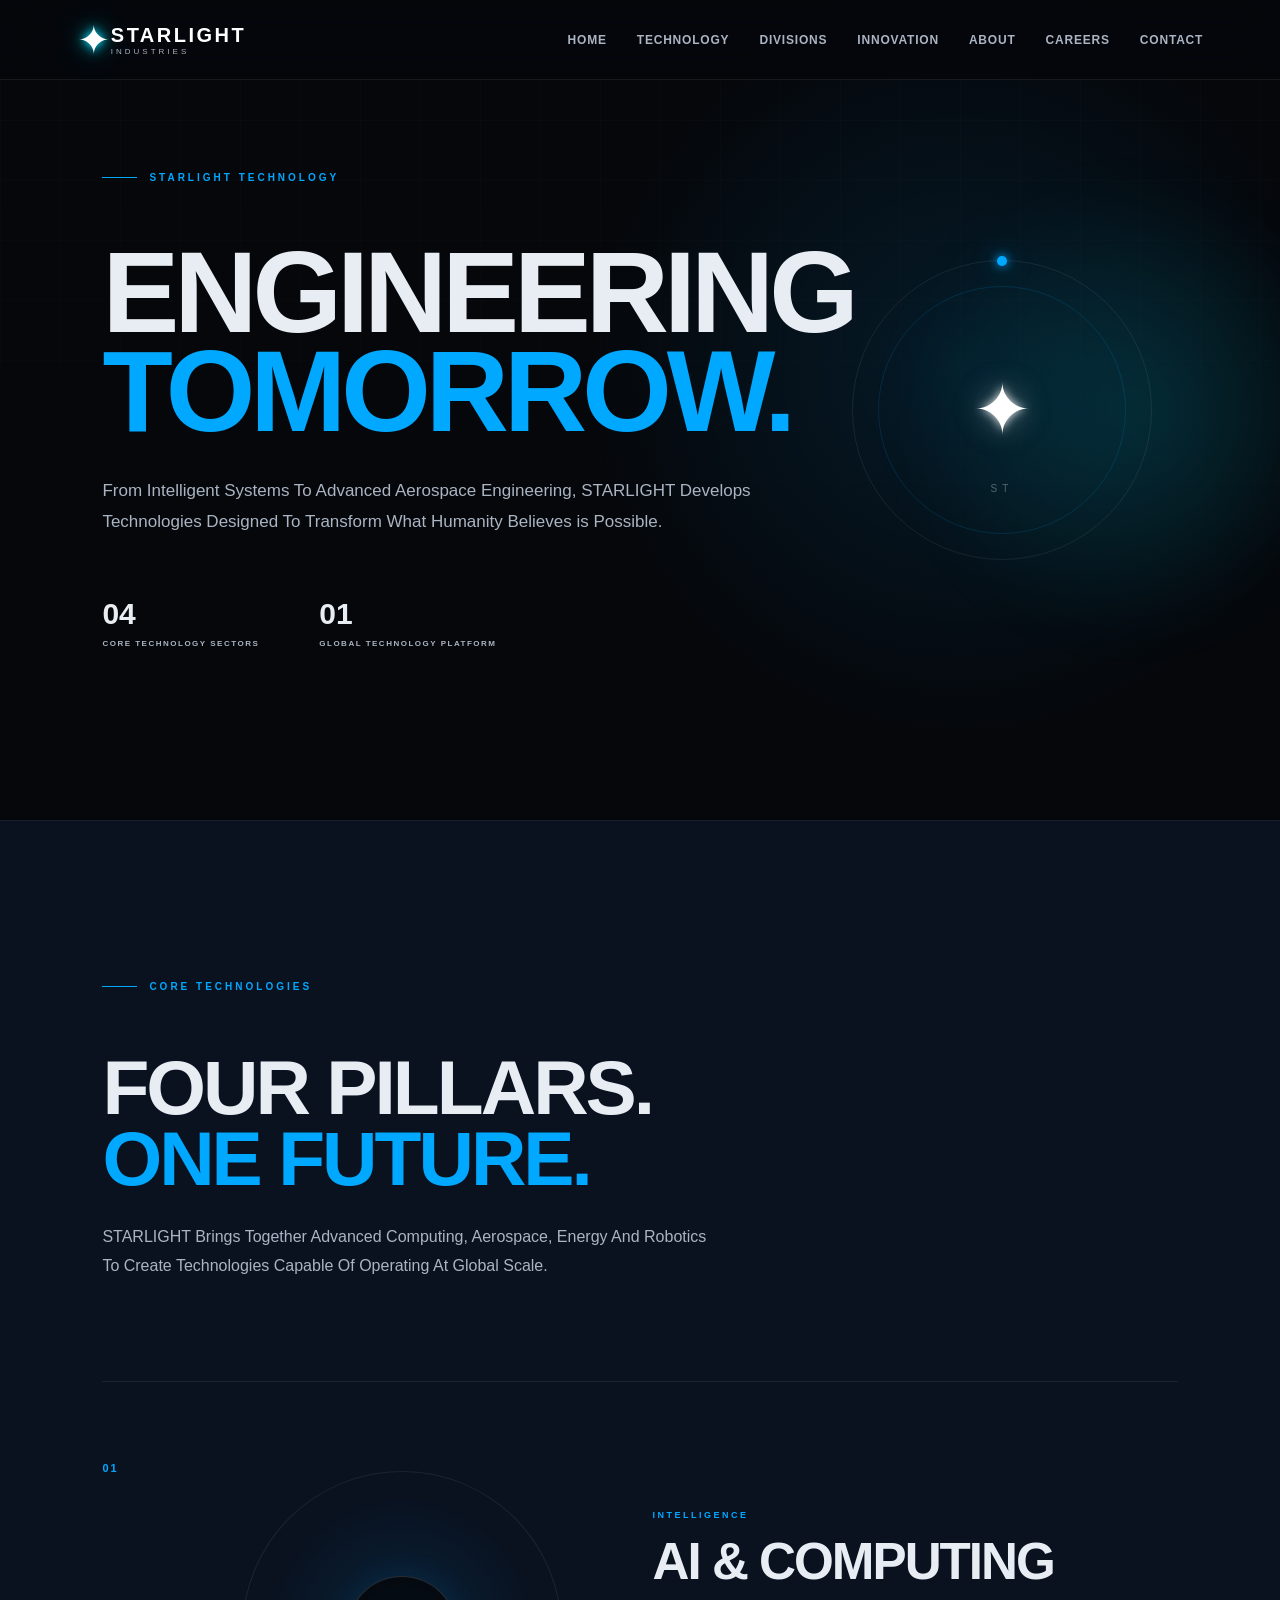
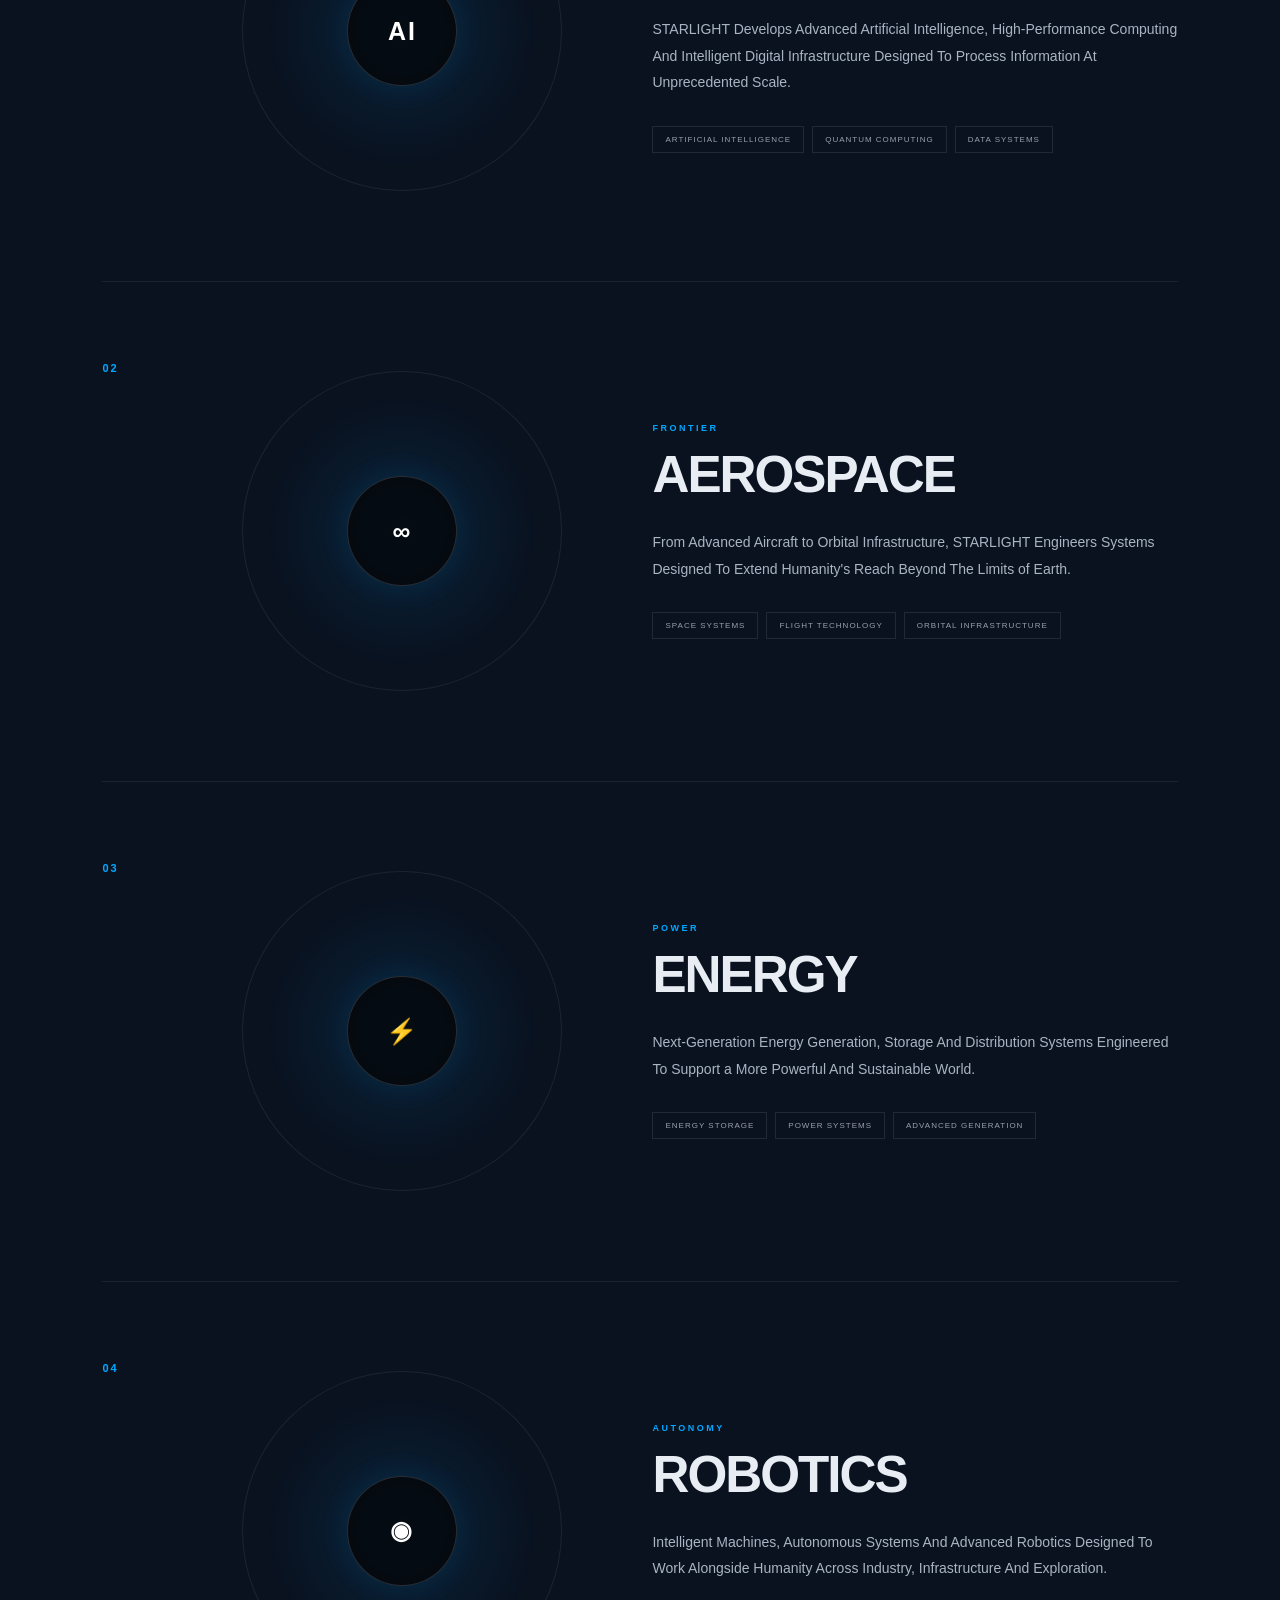
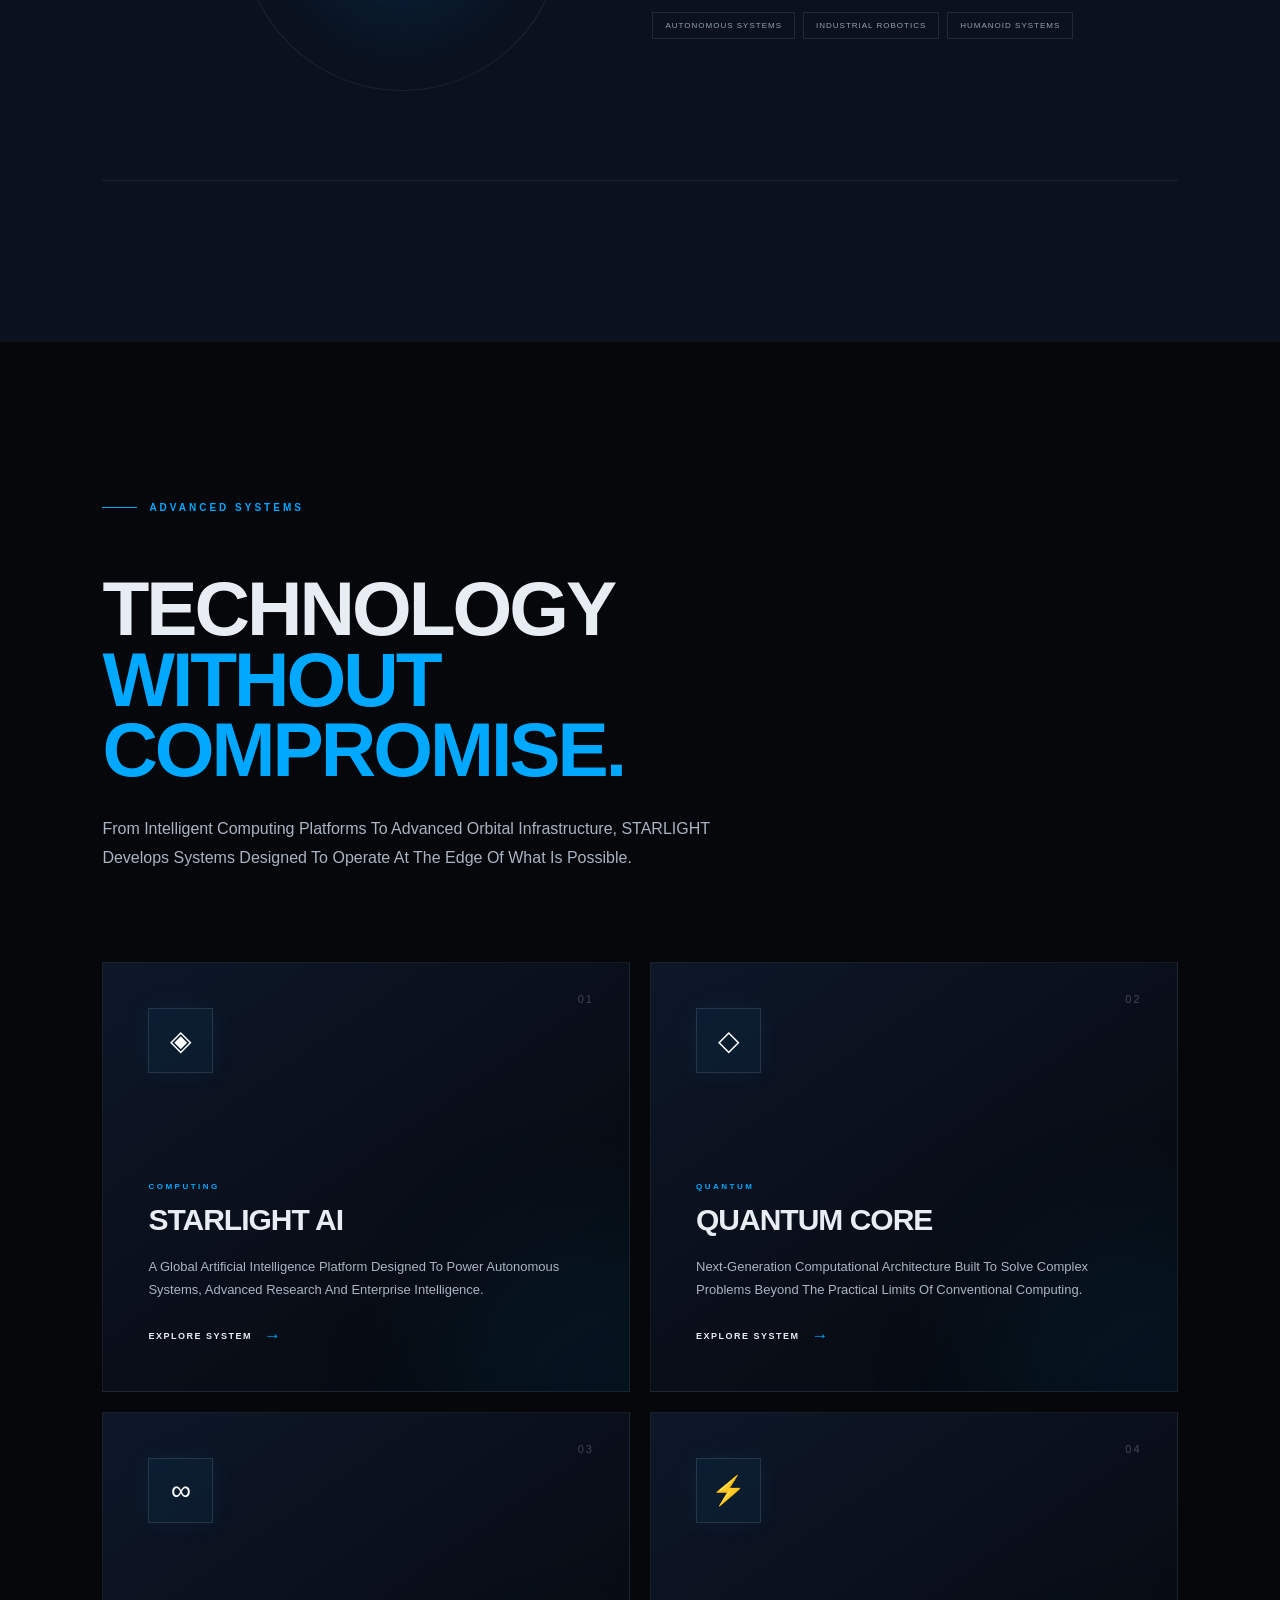
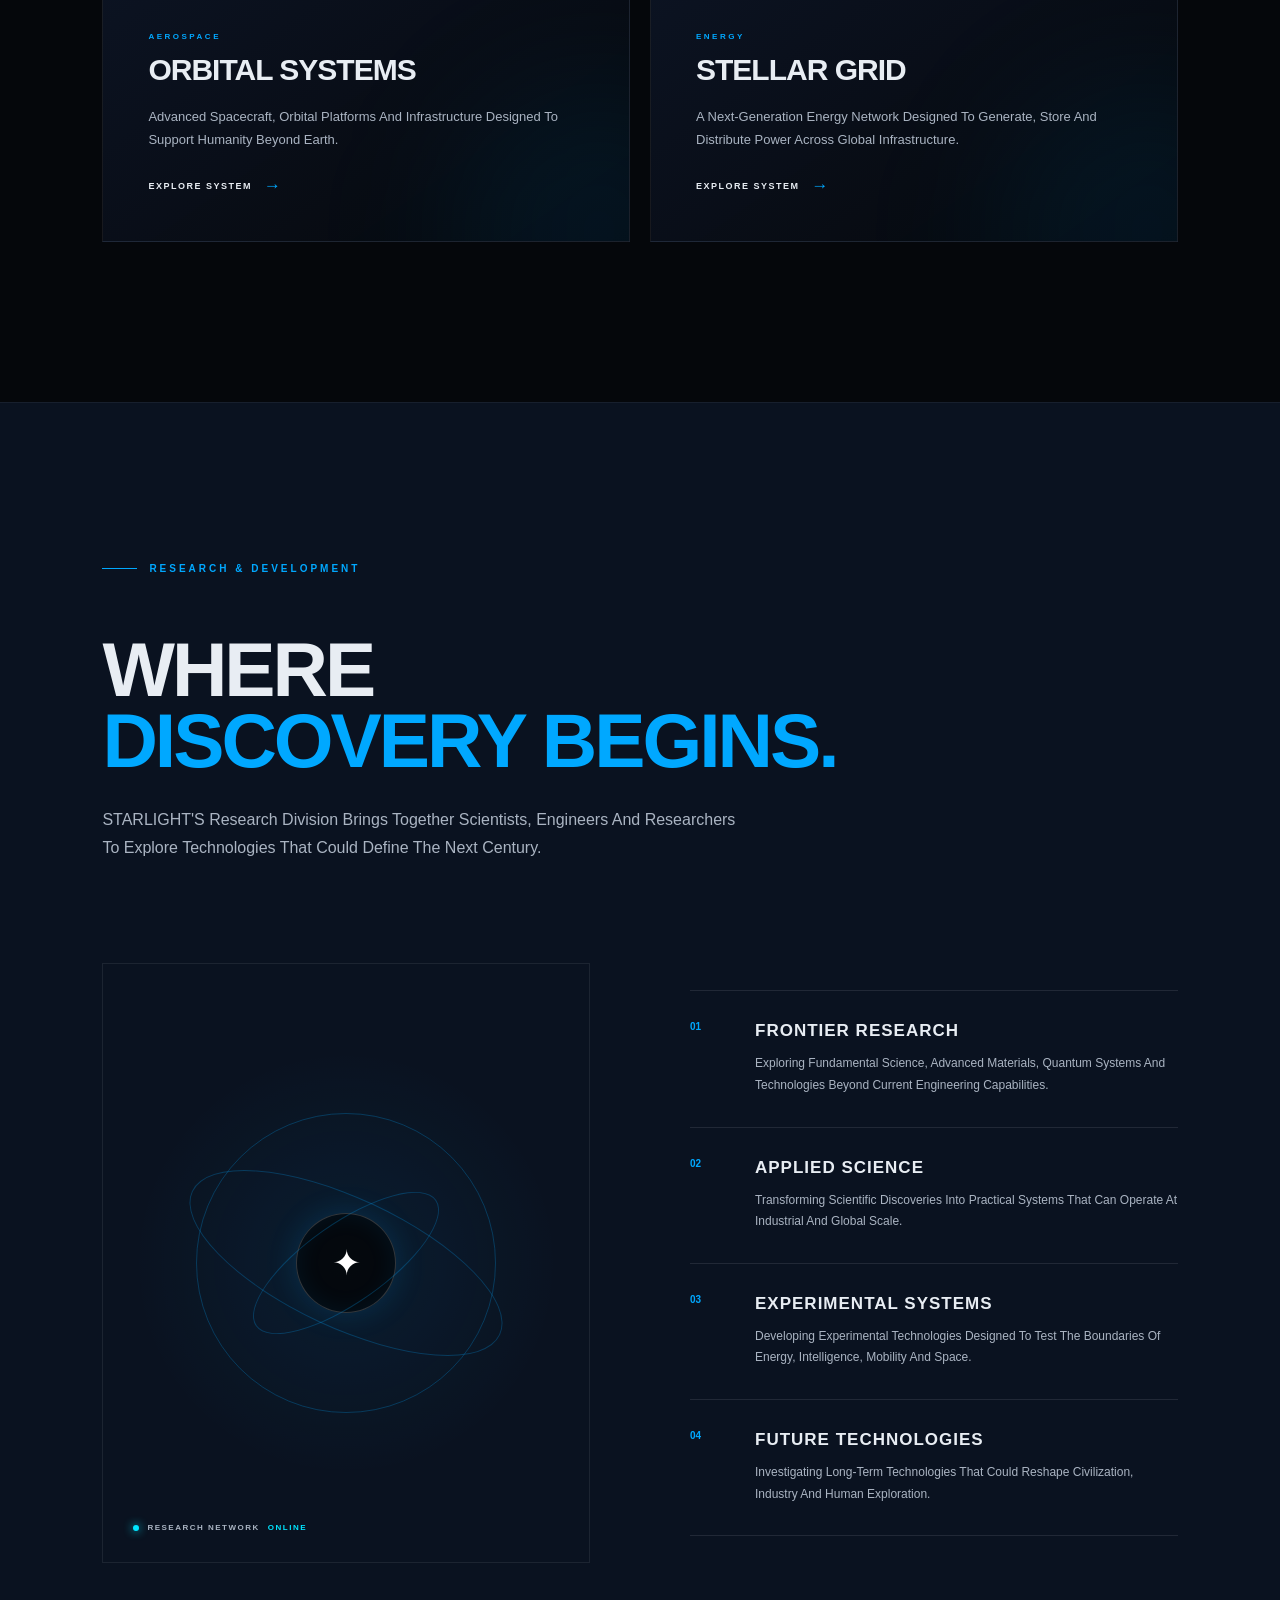
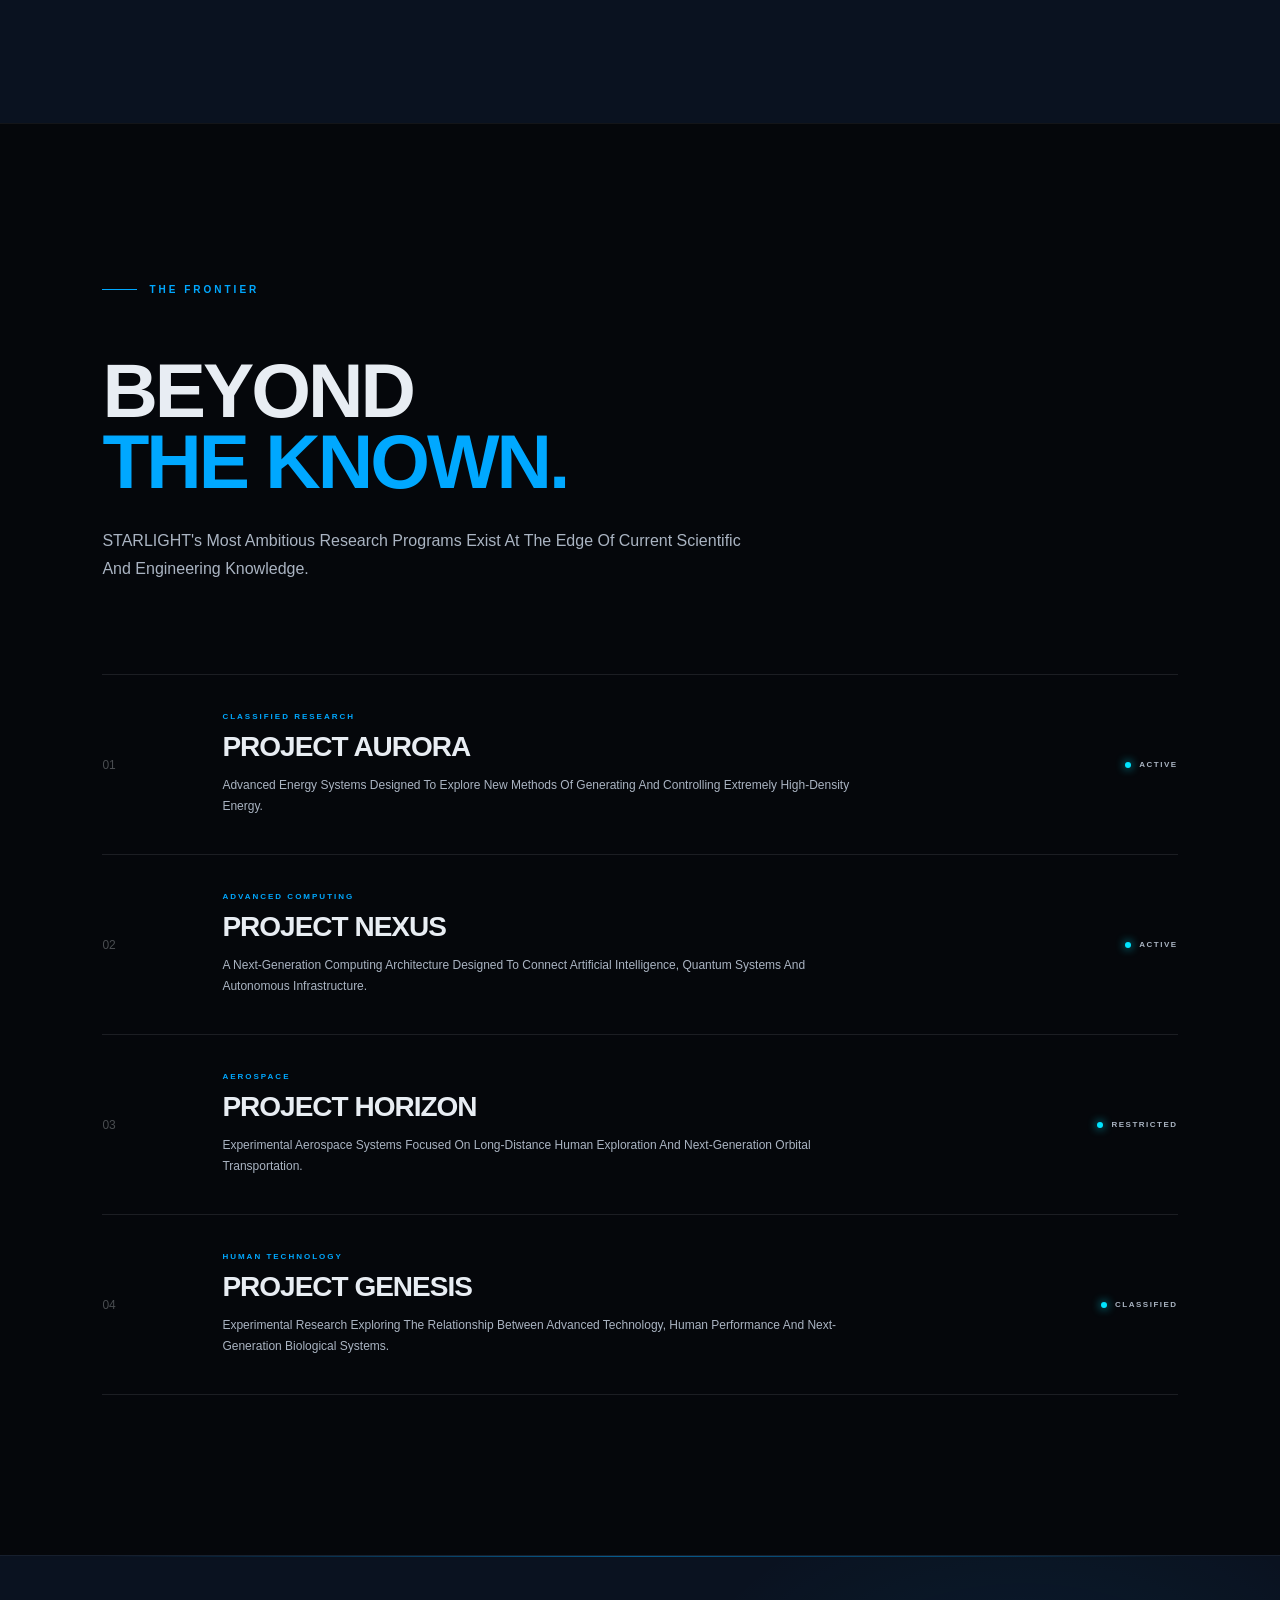
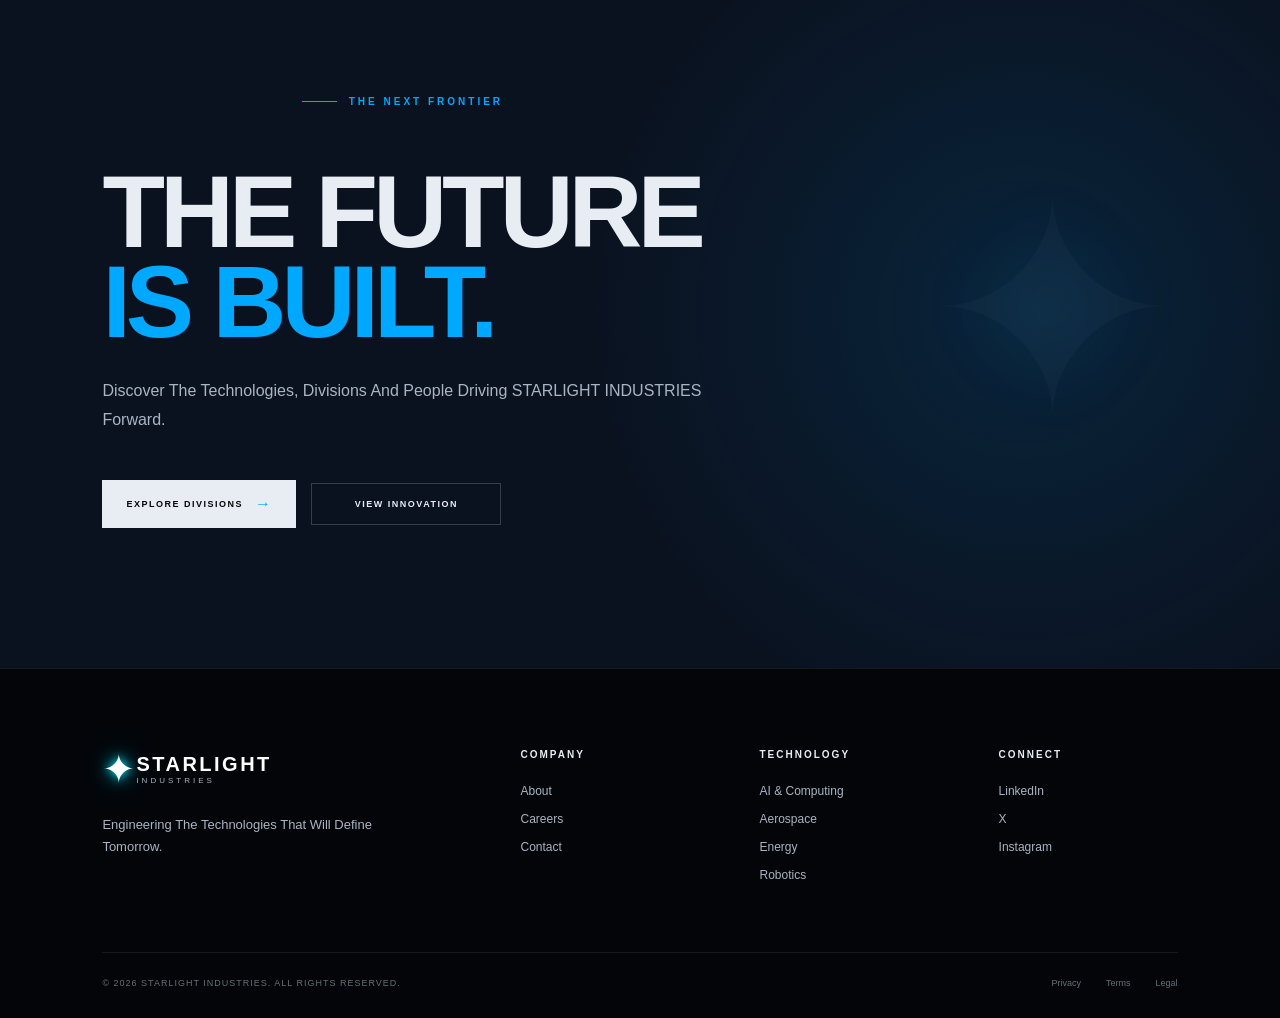
==== commit 90861af5: "Update technology.html" ====
--- a/technology.html
+++ b/technology.html
@@ -19,7 +19,7 @@
 
     <link
         rel="stylesheet"
-        href="CSS/Technology.css"
+        href="CSS/technology.css"
     >
 
 </head>
@@ -1029,8 +1029,8 @@
     </footer>
 
 
-    <script src="JS/script.js"></script>
+    <script src="js/script.js"></script>
 
 </body>
 
-</html>+</html>
--- a/CSS/technology.css
+++ b/CSS/technology.css
@@ -0,0 +1,1935 @@
+/* ================================= */
+/* TECHNOLOGY HERO */
+/* ================================= */
+
+.technology-hero {
+
+    min-height: calc(100vh - 80px);
+
+    position: relative;
+
+    overflow: hidden;
+
+    display: flex;
+
+    align-items: center;
+
+    padding: 120px 8%;
+
+    background:
+
+        radial-gradient(
+            circle at 75% 45%,
+            rgba(0, 168, 255, 0.12),
+            transparent 35%
+        ),
+
+        var(--void-black);
+
+}
+
+
+/* ================================= */
+/* GRID */
+/* ================================= */
+
+.technology-hero-grid {
+
+    position: absolute;
+
+    inset: 0;
+
+    opacity: 0.12;
+
+    background-image:
+
+        linear-gradient(
+            rgba(232, 237, 243, 0.15) 1px,
+            transparent 1px
+        ),
+
+        linear-gradient(
+            90deg,
+            rgba(232, 237, 243, 0.15) 1px,
+            transparent 1px
+        );
+
+    background-size: 60px 60px;
+
+    mask-image:
+        linear-gradient(
+            to bottom,
+            black,
+            transparent 85%
+        );
+
+}
+
+
+/* ================================= */
+/* GLOW */
+/* ================================= */
+
+.technology-hero-glow {
+
+    position: absolute;
+
+    width: 500px;
+
+    height: 500px;
+
+    right: -100px;
+
+    top: 50%;
+
+    transform: translateY(-50%);
+
+    border-radius: 50%;
+
+    background:
+
+        radial-gradient(
+            circle,
+            rgba(0, 229, 255, 0.14),
+            transparent 65%
+        );
+
+    filter: blur(30px);
+
+}
+
+
+/* ================================= */
+/* CONTENT */
+/* ================================= */
+
+.technology-hero-content {
+
+    position: relative;
+
+    z-index: 2;
+
+    max-width: 900px;
+
+}
+
+
+.technology-hero h1 {
+
+    margin: 25px 0 35px;
+
+    font-family: 'Space Grotesk', sans-serif;
+
+    font-size: clamp(
+        60px,
+        9vw,
+        125px
+    );
+
+    line-height: 0.86;
+
+    letter-spacing: -5px;
+
+}
+
+
+.technology-hero h1 span {
+
+    display: block;
+
+    color: var(--electric-blue);
+
+}
+
+
+.technology-hero-content > p {
+
+    max-width: 650px;
+
+    color: var(--soft-silver);
+
+    font-size: 17px;
+
+    line-height: 1.8;
+
+}
+
+
+/* ================================= */
+/* HERO META */
+/* ================================= */
+
+.technology-hero-meta {
+
+    display: flex;
+
+    gap: 60px;
+
+    margin-top: 60px;
+
+}
+
+
+.technology-hero-meta div {
+
+    display: flex;
+
+    flex-direction: column;
+
+    gap: 8px;
+
+}
+
+
+.technology-hero-meta strong {
+
+    font-family: 'Space Grotesk', sans-serif;
+
+    color: var(--silver-white);
+
+    font-size: 30px;
+
+}
+
+
+.technology-hero-meta span {
+
+    color: var(--soft-silver);
+
+    font-size: 8px;
+
+    font-weight: 700;
+
+    letter-spacing: 1.5px;
+
+}
+
+
+/* ================================= */
+/* TECHNOLOGY MARK */
+/* ================================= */
+
+.technology-hero-mark {
+
+    position: absolute;
+
+    right: 10%;
+
+    top: 50%;
+
+    transform: translateY(-50%);
+
+    width: 300px;
+
+    height: 300px;
+
+    border: 1px solid rgba(
+        232,
+        237,
+        243,
+        0.08
+    );
+
+    border-radius: 50%;
+
+    display: flex;
+
+    align-items: center;
+
+    justify-content: center;
+
+    z-index: 1;
+
+}
+
+
+.technology-hero-mark::before {
+
+    content: "";
+
+    position: absolute;
+
+    inset: 25px;
+
+    border: 1px solid rgba(
+        0,
+        168,
+        255,
+        0.15
+    );
+
+    border-radius: 50%;
+
+}
+
+
+.technology-hero-mark::after {
+
+    content: "";
+
+    position: absolute;
+
+    width: 10px;
+
+    height: 10px;
+
+    top: -5px;
+
+    left: 50%;
+
+    transform: translateX(-50%);
+
+    border-radius: 50%;
+
+    background: var(--electric-blue);
+
+    box-shadow:
+
+        0 0 10px var(--electric-blue),
+
+        0 0 25px rgba(
+            0,
+            168,
+            255,
+            0.6
+        );
+
+}
+
+
+.technology-hero-mark > span {
+
+    color: #FFFFFF;
+
+    font-size: 70px;
+
+    text-shadow:
+
+        0 0 10px rgba(
+            255,
+            255,
+            255,
+            0.9
+        ),
+
+        0 0 30px rgba(
+            232,
+            237,
+            243,
+            0.5
+        );
+
+}
+
+
+.technology-hero-mark p {
+
+    position: absolute;
+
+    bottom: 65px;
+
+    color: rgba(
+        232,
+        237,
+        243,
+        0.35
+    );
+
+    font-family: 'Space Grotesk', sans-serif;
+
+    font-size: 10px;
+
+    letter-spacing: 5px;
+
+}
+
+/* ================================= */
+/* TECHNOLOGY PILLARS */
+/* ================================= */
+
+.technology-pillars {
+
+    padding: 160px 8%;
+
+    background: var(--midnight-navy);
+
+    border-top: 1px solid rgba(
+        232,
+        237,
+        243,
+        0.06
+    );
+
+}
+
+
+.pillars-header {
+
+    max-width: 800px;
+
+    margin-bottom: 100px;
+
+}
+
+
+.pillars-header h2 {
+
+    margin: 25px 0 30px;
+
+    font-family: 'Space Grotesk', sans-serif;
+
+    font-size: clamp(
+        45px,
+        6vw,
+        85px
+    );
+
+    line-height: 0.92;
+
+    letter-spacing: -3px;
+
+}
+
+
+.pillars-header h2 span {
+
+    display: block;
+
+    color: var(--electric-blue);
+
+}
+
+
+.pillars-header > p {
+
+    max-width: 620px;
+
+    color: var(--soft-silver);
+
+    font-size: 16px;
+
+    line-height: 1.8;
+
+}
+
+
+/* ================================= */
+/* PILLAR LIST */
+/* ================================= */
+
+.pillar-list {
+
+    display: flex;
+
+    flex-direction: column;
+
+}
+
+
+.pillar {
+
+    min-height: 500px;
+
+    display: grid;
+
+    grid-template-columns: 80px 0.8fr 1.2fr;
+
+    gap: 60px;
+
+    align-items: center;
+
+    padding: 70px 0;
+
+    border-top: 1px solid rgba(
+        232,
+        237,
+        243,
+        0.08
+    );
+
+}
+
+
+.pillar:last-child {
+
+    border-bottom: 1px solid rgba(
+        232,
+        237,
+        243,
+        0.08
+    );
+
+}
+
+
+.pillar-number {
+
+    align-self: start;
+
+    padding-top: 10px;
+
+    color: var(--electric-blue);
+
+    font-family: 'Space Grotesk', sans-serif;
+
+    font-size: 11px;
+
+    font-weight: 700;
+
+    letter-spacing: 2px;
+
+}
+
+
+/* ================================= */
+/* PILLAR VISUAL */
+/* ================================= */
+
+.pillar-visual {
+
+    width: 320px;
+
+    height: 320px;
+
+    position: relative;
+
+    display: flex;
+
+    align-items: center;
+
+    justify-content: center;
+
+    border: 1px solid rgba(
+        232,
+        237,
+        243,
+        0.08
+    );
+
+    border-radius: 50%;
+
+    background:
+
+        radial-gradient(
+            circle,
+            rgba(
+                0,
+                168,
+                255,
+                0.12
+            ),
+            transparent 60%
+        );
+
+}
+
+
+.pillar-core {
+
+    width: 110px;
+
+    height: 110px;
+
+    display: flex;
+
+    align-items: center;
+
+    justify-content: center;
+
+    border-radius: 50%;
+
+    color: #FFFFFF;
+
+    font-family: 'Space Grotesk', sans-serif;
+
+    font-size: 25px;
+
+    font-weight: 700;
+
+    letter-spacing: 2px;
+
+    background: rgba(
+        5,
+        7,
+        11,
+        0.8
+    );
+
+    border: 1px solid rgba(
+        232,
+        237,
+        243,
+        0.15
+    );
+
+    box-shadow:
+
+        0 0 30px rgba(
+            0,
+            168,
+            255,
+            0.12
+        );
+
+}
+
+
+/* ================================= */
+/* PILLAR CONTENT */
+/* ================================= */
+
+.pillar-label {
+
+    margin-bottom: 12px;
+
+    color: var(--electric-blue);
+
+    font-size: 9px;
+
+    font-weight: 700;
+
+    letter-spacing: 2.5px;
+
+}
+
+
+.pillar-content h3 {
+
+    margin-bottom: 25px;
+
+    font-family: 'Space Grotesk', sans-serif;
+
+    font-size: clamp(
+        35px,
+        4vw,
+        55px
+    );
+
+    letter-spacing: -2px;
+
+}
+
+
+.pillar-content > p {
+
+    max-width: 600px;
+
+    color: var(--soft-silver);
+
+    font-size: 14px;
+
+    line-height: 1.9;
+
+}
+
+
+/* ================================= */
+/* TAGS */
+/* ================================= */
+
+.pillar-tags {
+
+    display: flex;
+
+    flex-wrap: wrap;
+
+    gap: 8px;
+
+    margin-top: 30px;
+
+}
+
+
+.pillar-tags span {
+
+    padding: 8px 12px;
+
+    border: 1px solid rgba(
+        232,
+        237,
+        243,
+        0.1
+    );
+
+    color: rgba(
+        232,
+        237,
+        243,
+        0.65
+    );
+
+    font-size: 8px;
+
+    letter-spacing: 1px;
+
+}
+
+/* ================================= */
+/* ADVANCED SYSTEMS */
+/* ================================= */
+
+.advanced-systems {
+
+    padding: 160px 8%;
+
+    background: var(--void-black);
+
+    border-top: 1px solid rgba(
+        232,
+        237,
+        243,
+        0.06
+    );
+
+}
+
+
+.systems-header {
+
+    max-width: 850px;
+
+    margin-bottom: 90px;
+
+}
+
+
+.systems-header h2 {
+
+    margin: 25px 0 30px;
+
+    font-family: 'Space Grotesk', sans-serif;
+
+    font-size: clamp(
+        45px,
+        6vw,
+        85px
+    );
+
+    line-height: 0.92;
+
+    letter-spacing: -3px;
+
+}
+
+
+.systems-header h2 span {
+
+    display: block;
+
+    color: var(--electric-blue);
+
+}
+
+
+.systems-header > p {
+
+    max-width: 650px;
+
+    color: var(--soft-silver);
+
+    font-size: 16px;
+
+    line-height: 1.8;
+
+}
+
+
+/* ================================= */
+/* SYSTEM GRID */
+/* ================================= */
+
+.systems-grid {
+
+    display: grid;
+
+    grid-template-columns: repeat(
+        2,
+        1fr
+    );
+
+    gap: 20px;
+
+}
+
+
+.system-card {
+
+    min-height: 430px;
+
+    position: relative;
+
+    overflow: hidden;
+
+    padding: 45px;
+
+    display: flex;
+
+    flex-direction: column;
+
+    justify-content: space-between;
+
+    background:
+
+        linear-gradient(
+            145deg,
+            rgba(
+                16,
+                28,
+                50,
+                0.75
+            ),
+            rgba(
+                5,
+                7,
+                11,
+                0.95
+            )
+        );
+
+    border: 1px solid rgba(
+        232,
+        237,
+        243,
+        0.08
+    );
+
+    transition: 0.4s ease;
+
+}
+
+
+.system-card::before {
+
+    content: "";
+
+    position: absolute;
+
+    width: 300px;
+
+    height: 300px;
+
+    right: -120px;
+
+    bottom: -140px;
+
+    border-radius: 50%;
+
+    background: rgba(
+        0,
+        168,
+        255,
+        0.08
+    );
+
+    filter: blur(70px);
+
+    transition: 0.4s ease;
+
+}
+
+
+.system-card:hover {
+
+    transform: translateY(-8px);
+
+    border-color: rgba(
+        0,
+        168,
+        255,
+        0.4
+    );
+
+}
+
+
+.system-card:hover::before {
+
+    background: rgba(
+        0,
+        229,
+        255,
+        0.15
+    );
+
+}
+
+
+/* ================================= */
+/* SYSTEM NUMBER */
+/* ================================= */
+
+.system-number {
+
+    position: absolute;
+
+    top: 30px;
+
+    right: 35px;
+
+    color: rgba(
+        232,
+        237,
+        243,
+        0.25
+    );
+
+    font-family: 'Space Grotesk', sans-serif;
+
+    font-size: 11px;
+
+    letter-spacing: 2px;
+
+}
+
+
+/* ================================= */
+/* SYSTEM SYMBOL */
+/* ================================= */
+
+.system-symbol {
+
+    position: relative;
+
+    z-index: 2;
+
+    width: 65px;
+
+    height: 65px;
+
+    display: flex;
+
+    align-items: center;
+
+    justify-content: center;
+
+    color: #FFFFFF;
+
+    font-size: 28px;
+
+    border: 1px solid rgba(
+        232,
+        237,
+        243,
+        0.12
+    );
+
+    background: rgba(
+        0,
+        168,
+        255,
+        0.05
+    );
+
+    box-shadow:
+
+        0 0 25px rgba(
+            0,
+            168,
+            255,
+            0.08
+        );
+
+}
+
+
+/* ================================= */
+/* SYSTEM CONTENT */
+/* ================================= */
+
+.system-content {
+
+    position: relative;
+
+    z-index: 2;
+
+}
+
+
+.system-category {
+
+    display: block;
+
+    margin-bottom: 12px;
+
+    color: var(--electric-blue);
+
+    font-size: 8px;
+
+    font-weight: 700;
+
+    letter-spacing: 2.5px;
+
+}
+
+
+.system-content h3 {
+
+    margin-bottom: 18px;
+
+    font-family: 'Space Grotesk', sans-serif;
+
+    font-size: 30px;
+
+    letter-spacing: -1px;
+
+}
+
+
+.system-content > p {
+
+    max-width: 500px;
+
+    color: var(--soft-silver);
+
+    font-size: 13px;
+
+    line-height: 1.8;
+
+}
+
+
+.system-content a {
+
+    display: inline-flex;
+
+    align-items: center;
+
+    gap: 12px;
+
+    margin-top: 25px;
+
+    color: var(--silver-white);
+
+    font-size: 9px;
+
+    font-weight: 700;
+
+    letter-spacing: 1.5px;
+
+    transition: 0.3s ease;
+
+}
+
+
+.system-content a span {
+
+    color: var(--electric-blue);
+
+    font-size: 17px;
+
+    transition: 0.3s ease;
+
+}
+
+
+.system-content a:hover {
+
+    color: var(--electric-blue);
+
+}
+
+
+.system-content a:hover span {
+
+    transform: translateX(6px);
+
+}
+
+/* ================================= */
+/* RESEARCH & DEVELOPMENT */
+/* ================================= */
+
+.research {
+
+    padding: 160px 8%;
+
+    background: var(--midnight-navy);
+
+    border-top: 1px solid rgba(
+        232,
+        237,
+        243,
+        0.06
+    );
+
+}
+
+
+.research-header {
+
+    max-width: 850px;
+
+    margin-bottom: 100px;
+
+}
+
+
+.research-header h2 {
+
+    margin: 25px 0 30px;
+
+    font-family: 'Space Grotesk', sans-serif;
+
+    font-size: clamp(
+        45px,
+        6vw,
+        85px
+    );
+
+    line-height: 0.92;
+
+    letter-spacing: -3px;
+
+}
+
+
+.research-header h2 span {
+
+    display: block;
+
+    color: var(--electric-blue);
+
+}
+
+
+.research-header > p {
+
+    max-width: 650px;
+
+    color: var(--soft-silver);
+
+    font-size: 16px;
+
+    line-height: 1.8;
+
+}
+
+
+/* ================================= */
+/* RESEARCH LAYOUT */
+/* ================================= */
+
+.research-layout {
+
+    display: grid;
+
+    grid-template-columns: 1fr 1fr;
+
+    gap: 100px;
+
+    align-items: center;
+
+}
+
+
+/* ================================= */
+/* RESEARCH VISUAL */
+/* ================================= */
+
+.research-main {
+
+    min-height: 600px;
+
+    position: relative;
+
+    display: flex;
+
+    align-items: center;
+
+    justify-content: center;
+
+    background:
+
+        radial-gradient(
+            circle,
+            rgba(
+                0,
+                168,
+                255,
+                0.08
+            ),
+            transparent 55%
+        );
+
+    border: 1px solid rgba(
+        232,
+        237,
+        243,
+        0.08
+    );
+
+    overflow: hidden;
+
+}
+
+
+.research-orbit {
+
+    width: 340px;
+
+    height: 340px;
+
+    position: relative;
+
+    display: flex;
+
+    align-items: center;
+
+    justify-content: center;
+
+}
+
+
+.research-ring {
+
+    position: absolute;
+
+    border: 1px solid rgba(
+        0,
+        168,
+        255,
+        0.25
+    );
+
+    border-radius: 50%;
+
+}
+
+
+.ring-one {
+
+    width: 340px;
+
+    height: 130px;
+
+    transform: rotate(25deg);
+
+    animation: researchOrbitOne 12s linear infinite;
+
+}
+
+
+.ring-two {
+
+    width: 300px;
+
+    height: 300px;
+
+    animation: researchOrbitTwo 16s linear infinite;
+
+}
+
+
+.ring-three {
+
+    width: 220px;
+
+    height: 80px;
+
+    transform: rotate(-35deg);
+
+    animation: researchOrbitThree 9s linear infinite;
+
+}
+
+
+.research-core {
+
+    width: 100px;
+
+    height: 100px;
+
+    display: flex;
+
+    align-items: center;
+
+    justify-content: center;
+
+    border-radius: 50%;
+
+    color: #FFFFFF;
+
+    font-size: 35px;
+
+    background: rgba(
+        5,
+        7,
+        11,
+        0.9
+    );
+
+    border: 1px solid rgba(
+        232,
+        237,
+        243,
+        0.2
+    );
+
+    box-shadow:
+
+        0 0 30px rgba(
+            0,
+            168,
+            255,
+            0.15
+        ),
+
+        inset 0 0 25px rgba(
+            0,
+            168,
+            255,
+            0.08
+        );
+
+}
+
+
+@keyframes researchOrbitOne {
+
+    from {
+        transform: rotate(25deg);
+    }
+
+    to {
+        transform: rotate(385deg);
+    }
+
+}
+
+
+@keyframes researchOrbitTwo {
+
+    from {
+        transform: rotate(0deg);
+    }
+
+    to {
+        transform: rotate(360deg);
+    }
+
+}
+
+
+@keyframes researchOrbitThree {
+
+    from {
+        transform: rotate(-35deg);
+    }
+
+    to {
+        transform: rotate(325deg);
+    }
+
+}
+
+
+/* ================================= */
+/* RESEARCH STATUS */
+/* ================================= */
+
+.research-status {
+
+    position: absolute;
+
+    bottom: 30px;
+
+    left: 30px;
+
+    display: flex;
+
+    align-items: center;
+
+    gap: 8px;
+
+    color: var(--soft-silver);
+
+    font-size: 8px;
+
+    font-weight: 700;
+
+    letter-spacing: 1.5px;
+
+}
+
+
+.research-status strong {
+
+    color: var(--starlight-cyan);
+
+    font-weight: 700;
+
+}
+
+
+.status-dot {
+
+    width: 6px;
+
+    height: 6px;
+
+    border-radius: 50%;
+
+    background: var(--starlight-cyan);
+
+    box-shadow:
+        0 0 10px var(--starlight-cyan);
+
+}
+
+
+/* ================================= */
+/* RESEARCH INFORMATION */
+/* ================================= */
+
+.research-information {
+
+    display: flex;
+
+    flex-direction: column;
+
+}
+
+
+.research-item {
+
+    display: grid;
+
+    grid-template-columns: 45px 1fr;
+
+    gap: 20px;
+
+    padding: 30px 0;
+
+    border-top: 1px solid rgba(
+        232,
+        237,
+        243,
+        0.1
+    );
+
+}
+
+
+.research-item:last-child {
+
+    border-bottom: 1px solid rgba(
+        232,
+        237,
+        243,
+        0.1
+    );
+
+}
+
+
+.research-item > span {
+
+    color: var(--electric-blue);
+
+    font-family: 'Space Grotesk', sans-serif;
+
+    font-size: 10px;
+
+    font-weight: 700;
+
+}
+
+
+.research-item h3 {
+
+    margin-bottom: 12px;
+
+    font-family: 'Space Grotesk', sans-serif;
+
+    font-size: 17px;
+
+    letter-spacing: 1px;
+
+}
+
+
+.research-item p {
+
+    color: var(--soft-silver);
+
+    font-size: 12px;
+
+    line-height: 1.8;
+
+}
+
+/* ================================= */
+/* THE FRONTIER */
+/* ================================= */
+
+.frontier {
+
+    padding: 160px 8%;
+
+    background: var(--void-black);
+
+    border-top: 1px solid rgba(
+        232,
+        237,
+        243,
+        0.06
+    );
+
+}
+
+
+.frontier-header {
+
+    max-width: 850px;
+
+    margin-bottom: 90px;
+
+}
+
+
+.frontier-header h2 {
+
+    margin: 25px 0 30px;
+
+    font-family: 'Space Grotesk', sans-serif;
+
+    font-size: clamp(
+        45px,
+        6vw,
+        85px
+    );
+
+    line-height: 0.92;
+
+    letter-spacing: -3px;
+
+}
+
+
+.frontier-header h2 span {
+
+    display: block;
+
+    color: var(--electric-blue);
+
+}
+
+
+.frontier-header > p {
+
+    max-width: 650px;
+
+    color: var(--soft-silver);
+
+    font-size: 16px;
+
+    line-height: 1.8;
+
+}
+
+
+/* ================================= */
+/* FRONTIER PROJECTS */
+/* ================================= */
+
+.frontier-projects {
+
+    border-top: 1px solid rgba(
+        232,
+        237,
+        243,
+        0.1
+    );
+
+}
+
+
+.frontier-project {
+
+    min-height: 180px;
+
+    display: grid;
+
+    grid-template-columns: 80px 1fr 130px;
+
+    gap: 40px;
+
+    align-items: center;
+
+    padding: 35px 0;
+
+    border-bottom: 1px solid rgba(
+        232,
+        237,
+        243,
+        0.1
+    );
+
+    transition: 0.35s ease;
+
+}
+
+
+.frontier-project:hover {
+
+    padding-left: 20px;
+
+    background: linear-gradient(
+        90deg,
+        rgba(
+            0,
+            168,
+            255,
+            0.04
+        ),
+        transparent
+    );
+
+}
+
+
+.frontier-project-number {
+
+    color: rgba(
+        232,
+        237,
+        243,
+        0.3
+    );
+
+    font-family: 'Space Grotesk', sans-serif;
+
+    font-size: 12px;
+
+}
+
+
+.frontier-project-info > span {
+
+    display: block;
+
+    margin-bottom: 10px;
+
+    color: var(--electric-blue);
+
+    font-size: 8px;
+
+    font-weight: 700;
+
+    letter-spacing: 2px;
+
+}
+
+
+.frontier-project-info h3 {
+
+    margin-bottom: 12px;
+
+    font-family: 'Space Grotesk', sans-serif;
+
+    font-size: 28px;
+
+    letter-spacing: -1px;
+
+}
+
+
+.frontier-project-info p {
+
+    max-width: 650px;
+
+    color: var(--soft-silver);
+
+    font-size: 12px;
+
+    line-height: 1.8;
+
+}
+
+
+.frontier-project-status {
+
+    display: flex;
+
+    align-items: center;
+
+    justify-content: flex-end;
+
+    gap: 8px;
+
+    color: var(--soft-silver);
+
+    font-size: 8px;
+
+    font-weight: 700;
+
+    letter-spacing: 1.5px;
+
+}
+
+
+.frontier-project-status span {
+
+    width: 6px;
+
+    height: 6px;
+
+    border-radius: 50%;
+
+    background: var(--starlight-cyan);
+
+    box-shadow:
+        0 0 10px var(--starlight-cyan);
+
+}
+
+/* ================================= */
+/* TECHNOLOGY CTA */
+/* ================================= */
+
+.technology-cta {
+
+    min-height: 650px;
+
+    position: relative;
+
+    overflow: hidden;
+
+    display: flex;
+
+    align-items: center;
+
+    padding: 140px 8%;
+
+    background:
+
+        radial-gradient(
+            circle at 80% 50%,
+            rgba(
+                0,
+                168,
+                255,
+                0.12
+            ),
+            transparent 40%
+        ),
+
+        var(--midnight-navy);
+
+    border-top: 1px solid rgba(
+        232,
+        237,
+        243,
+        0.06
+    );
+
+}
+
+
+.cta-line {
+
+    position: absolute;
+
+    top: 0;
+
+    left: 8%;
+
+    width: 84%;
+
+    height: 1px;
+
+    background: linear-gradient(
+        90deg,
+        transparent,
+        rgba(
+            0,
+            168,
+            255,
+            0.5
+        ),
+        transparent
+    );
+
+}
+
+
+.cta-content {
+
+    position: relative;
+
+    z-index: 2;
+
+    max-width: 850px;
+
+}
+
+
+.technology-cta h2 {
+
+    margin: 25px 0 30px;
+
+    font-family: 'Space Grotesk', sans-serif;
+
+    font-size: clamp(
+        55px,
+        8vw,
+        110px
+    );
+
+    line-height: 0.88;
+
+    letter-spacing: -5px;
+
+}
+
+
+.technology-cta h2 span {
+
+    display: block;
+
+    color: var(--electric-blue);
+
+}
+
+
+.technology-cta p {
+
+    max-width: 600px;
+
+    color: var(--soft-silver);
+
+    font-size: 16px;
+
+    line-height: 1.8;
+
+}
+
+
+.cta-actions {
+
+    display: flex;
+
+    align-items: center;
+
+    gap: 15px;
+
+    margin-top: 45px;
+
+}
+
+
+.primary-btn,
+.secondary-btn {
+
+    min-width: 190px;
+
+    padding: 15px 24px;
+
+    display: inline-flex;
+
+    align-items: center;
+
+    justify-content: center;
+
+    gap: 12px;
+
+    font-size: 9px;
+
+    font-weight: 700;
+
+    letter-spacing: 1.5px;
+
+    transition: 0.3s ease;
+
+}
+
+
+.primary-btn {
+
+    color: #05070B;
+
+    background: var(--silver-white);
+
+}
+
+
+.primary-btn span {
+
+    color: var(--electric-blue);
+
+    font-size: 16px;
+
+}
+
+
+.primary-btn:hover {
+
+    background: var(--electric-blue);
+
+    color: #FFFFFF;
+
+    transform: translateY(-3px);
+
+}
+
+
+.secondary-btn {
+
+    color: var(--silver-white);
+
+    border: 1px solid rgba(
+        232,
+        237,
+        243,
+        0.2
+    );
+
+}
+
+
+.secondary-btn:hover {
+
+    border-color: var(--electric-blue);
+
+    color: var(--electric-blue);
+
+    transform: translateY(-3px);
+
+}
+
+
+/* ================================= */
+/* CTA MARK */
+/* ================================= */
+
+.cta-mark {
+
+    position: absolute;
+
+    right: 8%;
+
+    top: 50%;
+
+    transform: translateY(-50%);
+
+    font-size: 300px;
+
+    color: rgba(
+        232,
+        237,
+        243,
+        0.025
+    );
+
+    text-shadow:
+
+        0 0 80px rgba(
+            0,
+            168,
+            255,
+            0.08
+        );
+
+    user-select: none;
+
+}
